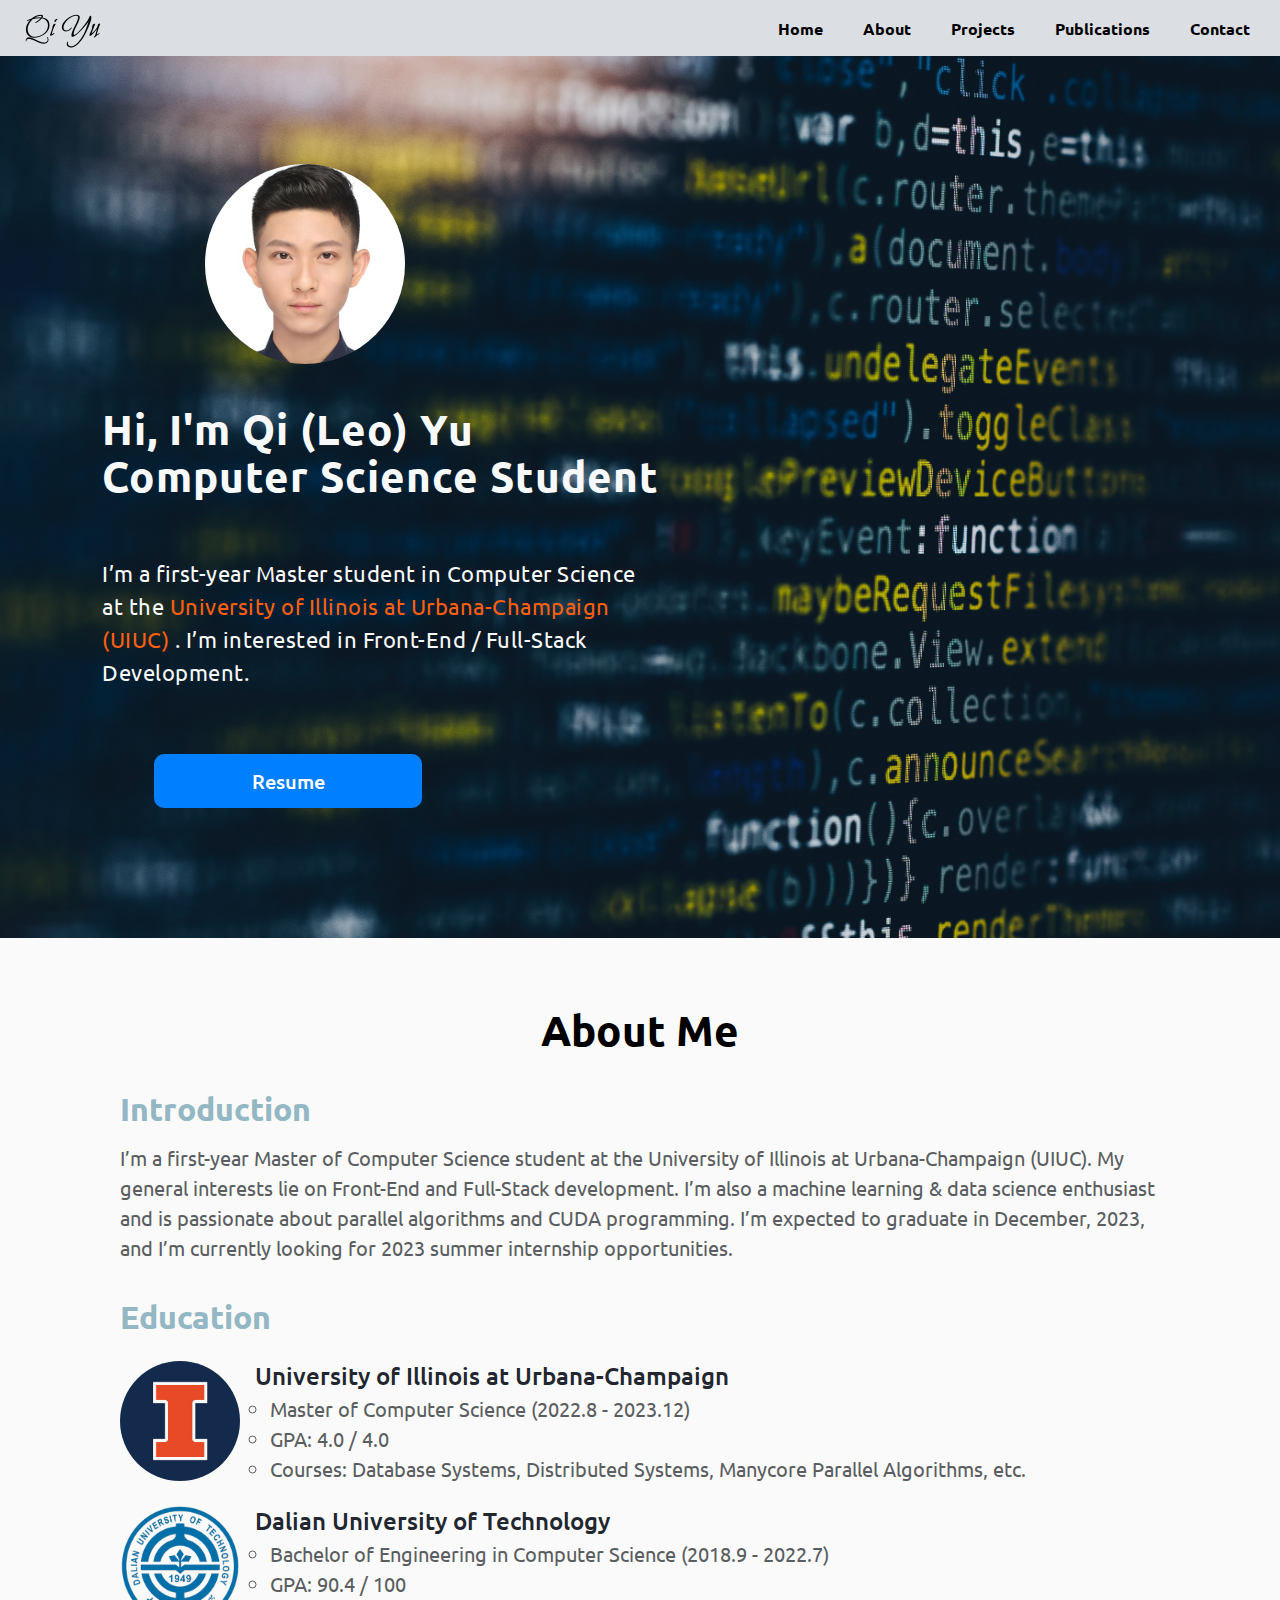
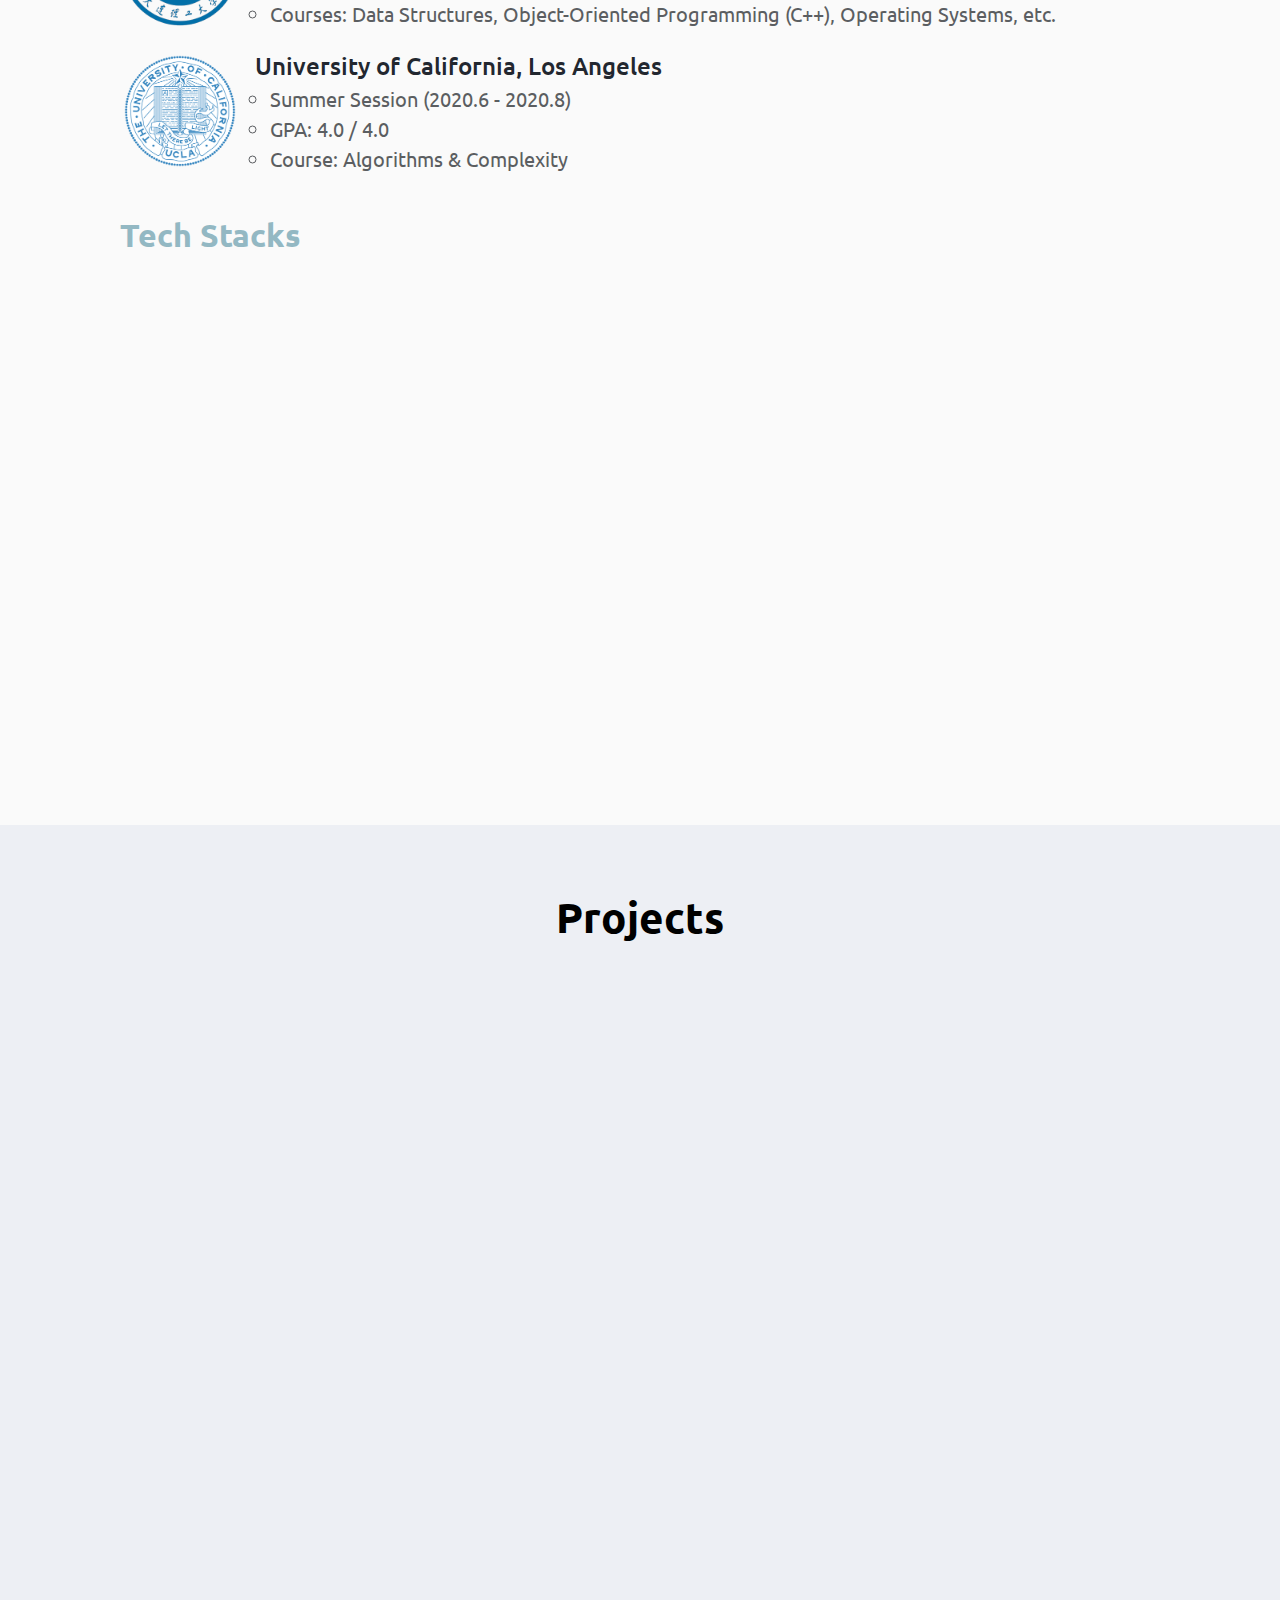
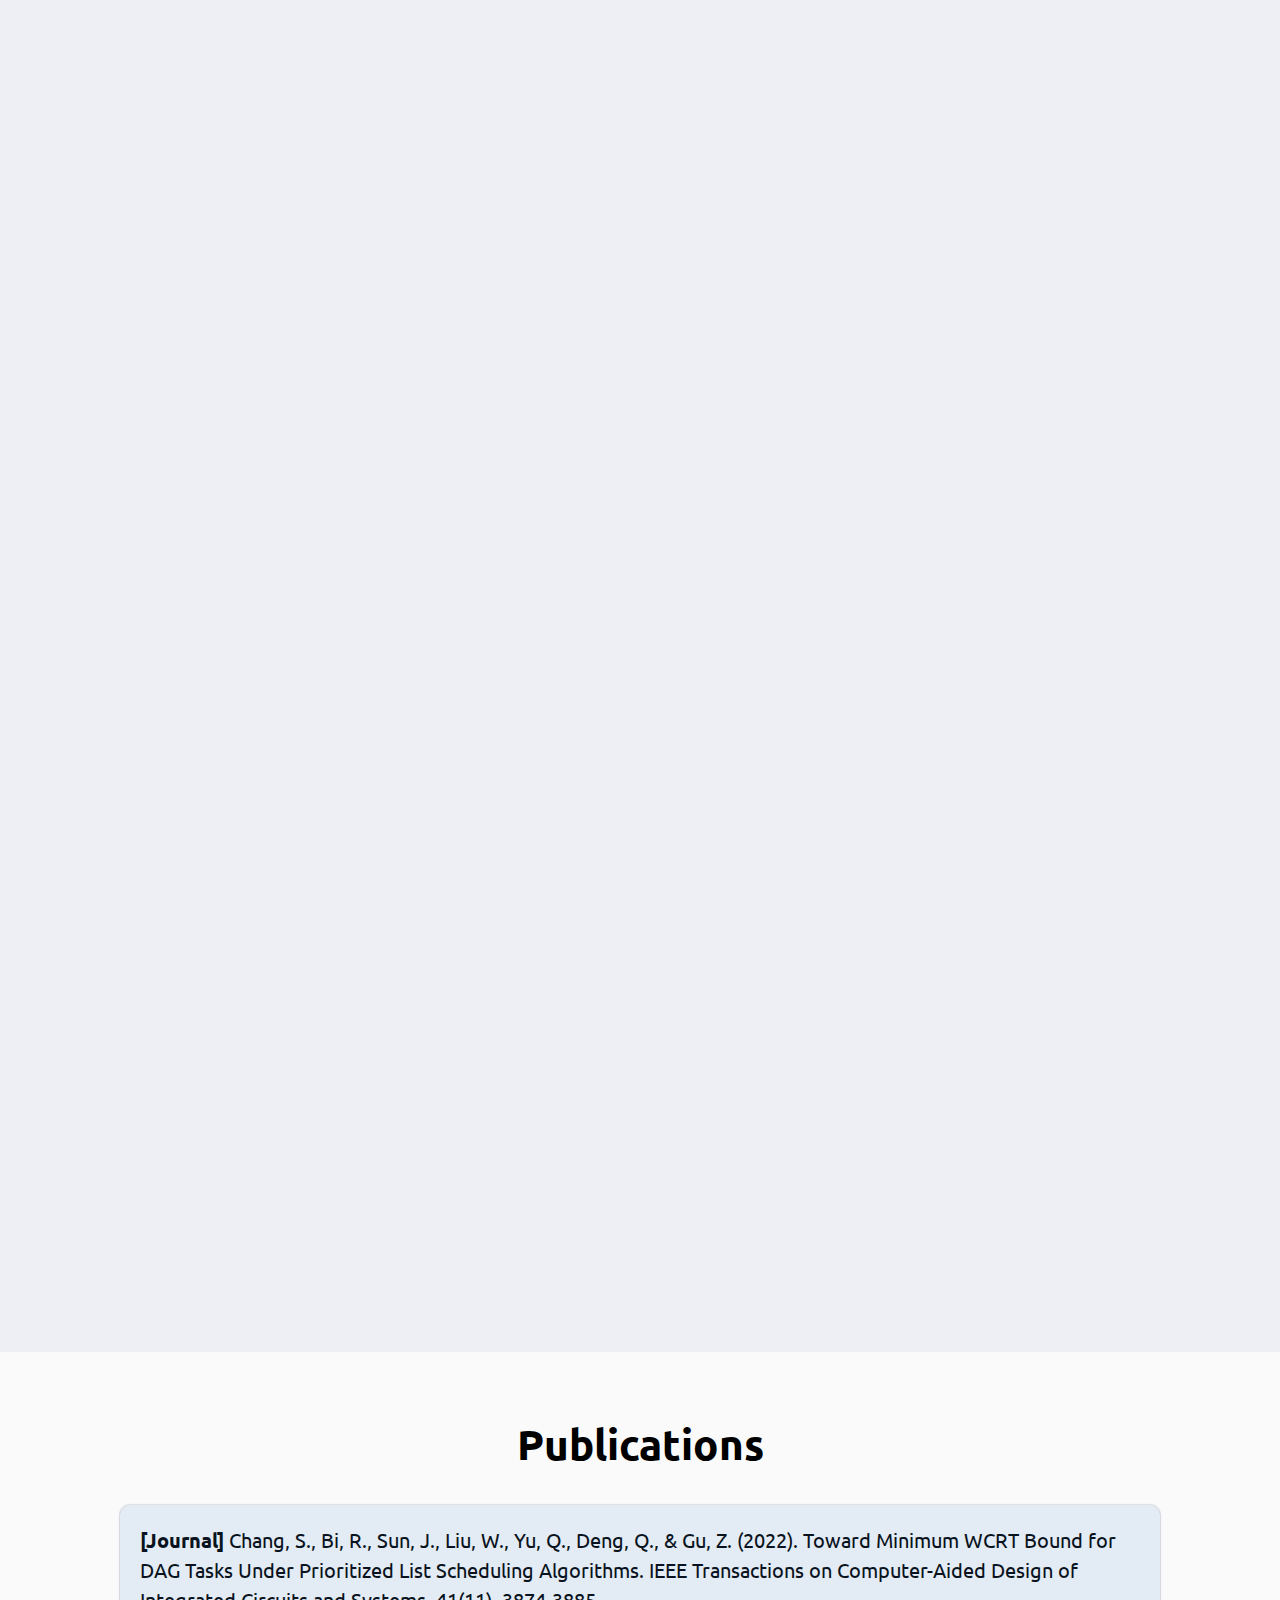
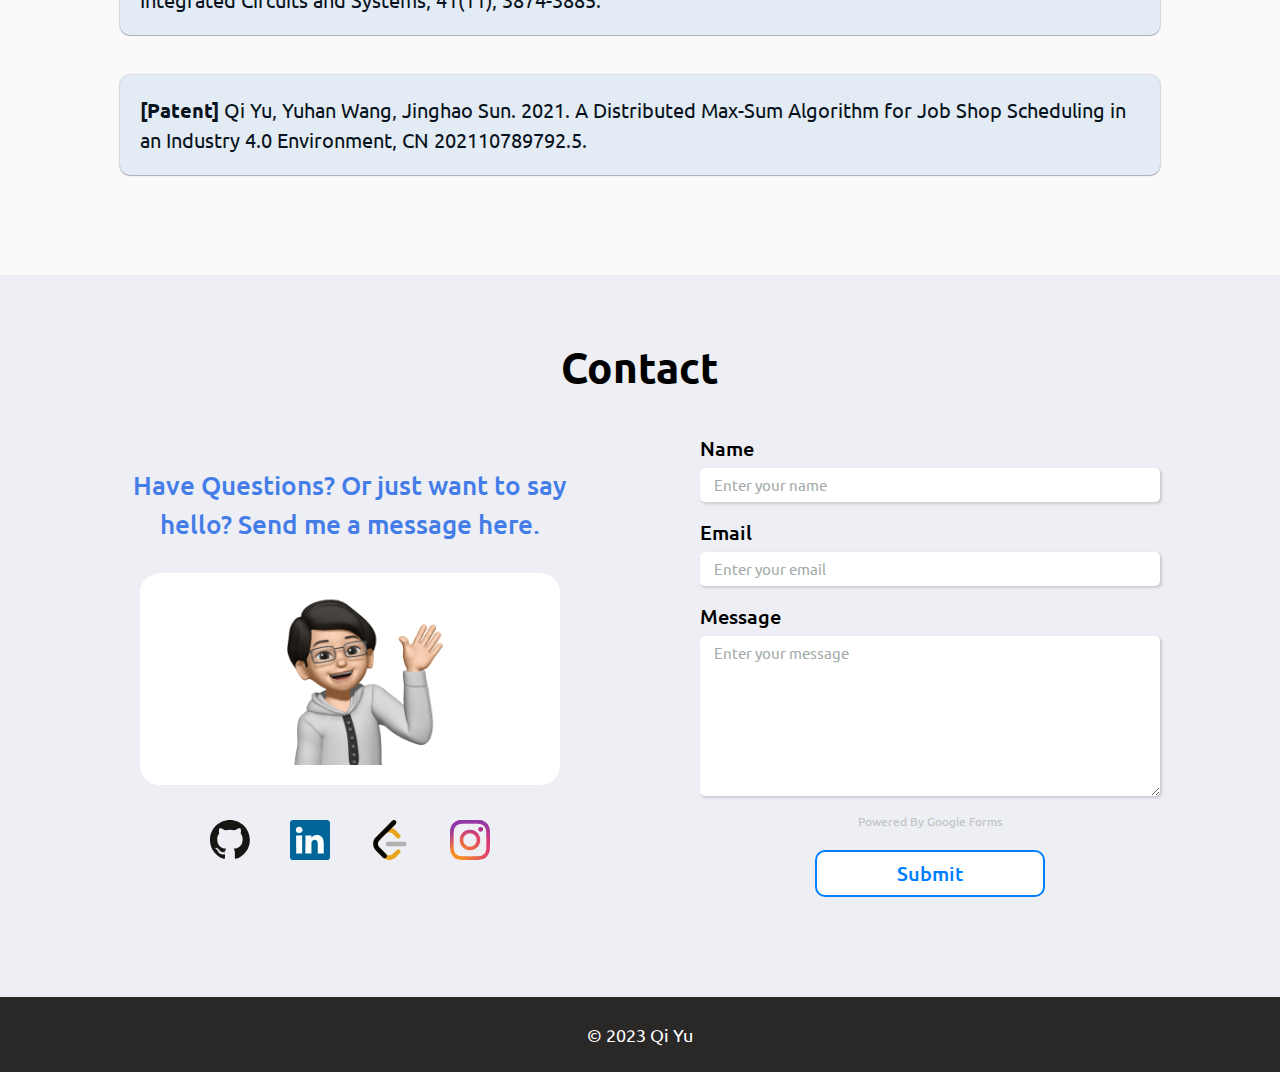
==== index.html @ dd287b78 "edit nav bar toggle effect" ====
<!DOCTYPE html>
<html lang="en">
  <head>
    <meta charset="UTF-8" />
    <meta http-equiv="X-UA-Compatible" content="IE=edge" />
    <meta name="viewport" content="width=device-width, initial-scale=1.0" />
    <title>Qi Yu - Home</title>
    <link rel="preconnect" href="https://fonts.googleapis.com" />
    <link rel="preconnect" href="https://fonts.gstatic.com" crossorigin />
    <link
      href="https://fonts.googleapis.com/css2?family=Ubuntu:wght@400;500;700&display=swap"
      rel="stylesheet"
    />
    <link rel="stylesheet" href="css/normalize.css" />
    <link rel="stylesheet" href="css/styles.css" />
    <link rel="stylesheet" href="https://unpkg.com/aos@next/dist/aos.css" />
  </head>
  <body>
    <!-- Navigation Bar -->
    <nav class="nav collapsible">
      <a class="nav__brand" href="/">
        <img src="images/signature.svg" alt="" />
      </a>
      <svg class="icon nav__toggler" onclick="expandNavBar()">
        <use xlink:href="images/sprite.svg#menu"></use>
      </svg>
      <ul class="list nav__list collapsible__content">
        <li class="nav__item"><a href="#">Home</a></li>
        <li class="nav__item"><a href="#section--about-me">About</a></li>
        <li class="nav__item"><a href="#section--projects">Projects</a></li>
        <li class="nav__item">
          <a href="#section--publications">Publications</a>
        </li>
        <li class="nav__item"><a href="#section--contact">Contact</a></li>
      </ul>
    </nav>

    <!-- Homepage -->
    <section class="homepage" id="section--homepage">
      <img class="img--selfie" src="images/selfie.jpeg" alt="My Selfie" />
      <div class="homepage__content">
        <h1 class="hi-qi-yu">Hi, I'm Qi (Leo) Yu</h1>
        <h1 class="cs-student">Computer Science Student</h1>
        <p>
          I’m a first-year Master student in Computer Science at the
          <span class="uiuc--orange">
            University of Illinois at Urbana-Champaign (UIUC)
          </span>
          . I’m interested in Front-End / Full-Stack Development.
        </p>
        <a class="resume--button" href="Resume_QiYu.pdf">Resume</a>
      </div>
    </section>

    <!-- About Me -->
    <section class="about-me" id="section--about-me">
      <h1>About Me</h1>
      <div class="introduction">
        <h2>Introduction</h2>
        <p>
          I’m a first-year Master of Computer Science student at the University
          of Illinois at Urbana-Champaign (UIUC). My general interests lie on
          Front-End and Full-Stack development. I’m also a machine learning &
          data science enthusiast and is passionate about parallel algorithms
          and CUDA programming. I’m expected to graduate in December, 2023, and
          I’m currently looking for 2023 summer internship opportunities.
        </p>
      </div>
      <div class="education">
        <h2>Education</h2>
        <ul>
          <li>
            <div class="education__item">
              <img src="images/school_logos/uiuc_logo.jpg" alt="" />
              <div class="education__body">
                <h3>University of Illinois at Urbana-Champaign</h3>
                <ul>
                  <li>Master of Computer Science (2022.8 - 2023.12)</li>
                  <li>GPA: 4.0 / 4.0</li>
                  <li>
                    Courses: Database Systems, Distributed Systems, Manycore
                    Parallel Algorithms, etc.
                  </li>
                </ul>
              </div>
            </div>
          </li>
          <li>
            <div class="education__item">
              <img src="images/school_logos/dlut_logo.png" alt="" />
              <div class="education__body">
                <h3>Dalian University of Technology</h3>
                <ul>
                  <li>
                    Bachelor of Engineering in Computer Science (2018.9 -
                    2022.7)
                  </li>
                  <li>GPA: 90.4 / 100</li>
                  <li>
                    Courses: Data Structures, Object-Oriented Programming (C++),
                    Operating Systems, etc.
                  </li>
                </ul>
              </div>
            </div>
          </li>
          <li>
            <div class="education__item">
              <img src="images/school_logos/ucla_logo.png" alt="" />
              <div class="education__body">
                <h3>University of California, Los Angeles</h3>
                <ul>
                  <li>Summer Session (2020.6 - 2020.8)</li>
                  <li>GPA: 4.0 / 4.0</li>
                  <li>Course: Algorithms & Complexity</li>
                </ul>
              </div>
            </div>
          </li>
        </ul>
      </div>
      <div class="tech-stacks">
        <h2>Tech Stacks</h2>
        <div class="grid grid--1x2 grid--1x3 grid--1x4 grid--1x5">
          <div
            class="tech-stacks__item"
            data-aos="fade-up"
            data-aos-duration="600"
          >
            <svg class="card__icon">
              <use xlink:href="images/tech_logos.svg#c++_logo"></use>
            </svg>
            <h3>C++</h3>
          </div>
          <div
            class="tech-stacks__item"
            data-aos="fade-up"
            data-aos-duration="600"
          >
            <svg class="card__icon">
              <use xlink:href="images/tech_logos.svg#c_logo"></use>
            </svg>
            <h3>C</h3>
          </div>
          <div
            class="tech-stacks__item"
            data-aos="fade-up"
            data-aos-duration="600"
          >
            <svg class="card__icon">
              <use xlink:href="images/tech_logos.svg#java_logo"></use>
            </svg>
            <h3>Java</h3>
          </div>
          <div
            class="tech-stacks__item"
            data-aos="fade-up"
            data-aos-duration="600"
          >
            <svg class="card__icon">
              <use xlink:href="images/tech_logos.svg#python_logo"></use>
            </svg>
            <h3>Python</h3>
          </div>
          <div
            class="tech-stacks__item"
            data-aos="fade-up"
            data-aos-duration="600"
          >
            <svg class="card__icon">
              <use xlink:href="images/tech_logos.svg#html_logo"></use>
            </svg>
            <h3>HTML</h3>
          </div>
          <div
            class="tech-stacks__item"
            data-aos="fade-up"
            data-aos-duration="600"
          >
            <svg class="card__icon">
              <use xlink:href="images/tech_logos.svg#css_logo"></use>
            </svg>
            <h3>CSS</h3>
          </div>
          <div
            class="tech-stacks__item"
            data-aos="fade-up"
            data-aos-duration="600"
          >
            <svg class="card__icon">
              <use xlink:href="images/tech_logos.svg#javascript_logo"></use>
            </svg>
            <h3>JavaScript</h3>
          </div>
          <div
            class="tech-stacks__item"
            data-aos="fade-up"
            data-aos-duration="600"
          >
            <svg class="card__icon">
              <use xlink:href="images/tech_logos.svg#mysql_logo"></use>
            </svg>
            <h3>MySQL</h3>
          </div>
          <div
            class="tech-stacks__item"
            data-aos="fade-up"
            data-aos-duration="600"
          >
            <svg class="card__icon">
              <use xlink:href="images/tech_logos.svg#nodejs_logo"></use>
            </svg>
            <h3>Node.js</h3>
          </div>
          <div
            class="tech-stacks__item"
            data-aos="fade-up"
            data-aos-duration="600"
          >
            <svg class="card__icon">
              <use xlink:href="images/tech_logos.svg#bootstrap_logo"></use>
            </svg>
            <h3>Bootstrap</h3>
          </div>
          <div
            class="tech-stacks__item"
            data-aos="fade-up"
            data-aos-duration="600"
          >
            <svg class="card__icon">
              <use xlink:href="images/tech_logos.svg#git_logo"></use>
            </svg>
            <h3>Git</h3>
          </div>
          <div
            class="tech-stacks__item"
            data-aos="fade-up"
            data-aos-duration="600"
          >
            <svg class="card__icon">
              <use xlink:href="images/tech_logos.svg#cuda_logo"></use>
            </svg>
            <h3>CUDA</h3>
          </div>
          <div
            class="tech-stacks__item"
            data-aos="fade-up"
            data-aos-duration="600"
          >
            <svg class="card__icon">
              <use xlink:href="images/tech_logos.svg#pytorch_logo"></use>
            </svg>
            <h3>PyTorch</h3>
          </div>
          <div
            class="tech-stacks__item"
            data-aos="fade-up"
            data-aos-duration="600"
          >
            <svg class="card__icon">
              <use xlink:href="images/tech_logos.svg#opencv_logo"></use>
            </svg>
            <h3>OpenCV</h3>
          </div>
          <div
            class="tech-stacks__item"
            data-aos="fade-up"
            data-aos-duration="600"
          >
            <svg class="card__icon">
              <use xlink:href="images/tech_logos.svg#gurobi_logo"></use>
            </svg>
            <h3>Gurobi</h3>
          </div>
        </div>
      </div>
    </section>

    <!-- Projects -->
    <section class="projects" id="section--projects">
      <h1>Projects</h1>
      <div class="project__item" data-aos="zoom-in-up" data-aos-duration="800">
        <div class="block--img">
          <img src="images/project_logos/ratemyrsos.jpg" alt="" />
        </div>
        <div class="project__item--body">
          <h3>RateMyRSOs</h3>
          <p>
            Built a full-stack web application, RateMyRSOs, that allows students
            at UIUC to post reviews and ratings to UIUC’s different Registered
            Student Organizations (RSOs). (Team project, in progress)
          </p>
          <p class="project__item--tech">
            <span style="font-weight: 500">Tech</span>: MySQL, HTML&CSS,
            Bootstrap, JavaScript, Node.js, GCP
          </p>
        </div>
      </div>
      <div class="project__item" data-aos="zoom-in-up" data-aos-duration="800">
        <div class="block--img">
          <img src="images/project_logos/ece408.png" alt="" />
        </div>
        <div class="project__item--body">
          <h3>Parallelization over LeNet-5</h3>
          <p>
            Implemented and optimized LeNet-5's forward pass of convolution
            layers using parallelization techniques such as joint register and
            shared memory tiling SGEMM. Results beats 90% fellow competitors in
            terms of speed.
          </p>
          <p class="project__item--tech">
            <span style="font-weight: 500">Tech</span>: CUDA, C++, Profiling,
            NVIDIA Nsight Compute
          </p>
        </div>
      </div>
      <div class="project__item" data-aos="zoom-in-up" data-aos-duration="800">
        <div class="block--img">
          <img src="images/project_logos/ddi.png" alt="" />
        </div>
        <div class="project__item--body">
          <h3>DDI Detection by Drug KG</h3>
          <p>
            Construct a large-scale Drug Knowledge Graph (KG) from multiple
            pharmaceutical databases; Proposed a Conv-LSTM-based network
            Light-CLSTM to predict Drug-Drug Interactions (DDI) and achieved
            0.99 AUPR and 0.88 MCC.
          </p>
          <p class="project__item--tech">
            <span style="font-weight: 500">Tech</span>: PyTorch, TensorFlow,
            SPARQL, Data Mining, Knowledge Graph
          </p>
        </div>
      </div>
      <div class="project__item" data-aos="zoom-in-up" data-aos-duration="800">
        <div class="block--img">
          <img src="images/project_logos/wcrt.png" alt="" />
        </div>
        <div class="project__item--body">
          <h3>Prioritized List Scheduling</h3>
          <p>
            Encoded the priority assignment problem for a DAG task into an
            Integer Programming formulation (IP) and proposed an iterative
            algorithm that involves only 12.67% variables for deriving the
            minimum WCRT bound.
          </p>
          <p class="project__item--tech">
            <span style="font-weight: 500">Tech</span>: Integer Programming,
            DAG, Optimization, Python, Gurobi
          </p>
        </div>
      </div>
      <div class="project__item" data-aos="zoom-in-up" data-aos-duration="800">
        <div class="block--img">
          <img src="images/project_logos/ht.jpg" alt="" />
        </div>
        <div class="project__item--body">
          <h3>Intelligent Handling Robot</h3>
          <p>
            Led a team of five students to program an intelligent robot capable
            of carrying the pillar with the correct facial image to the
            designated area. Project scored the highest in the class.
          </p>
          <p class="project__item--tech">
            <span style="font-weight: 500">Tech</span>: Android Development,
            PyTorch, OpenCV, Respberry Pi, Facial Recognition, YOLO
          </p>
        </div>
      </div>
      <div class="project__item" data-aos="zoom-in-up" data-aos-duration="800">
        <div class="block--img">
          <img src="images/project_logos/ucinspire.png" alt="" />
        </div>
        <div class="project__item--body">
          <h3>Personalized Machine Learning for Cloud</h3>
          <p>
            Proposed a personalized ML schema for resource-constrained
            distributed systems by exploiting temporal correlations among data
            and enabling local training. Proposed method improved resource
            utilization by 91% and reduced network communications by 84%.
          </p>
          <p class="project__item--tech">
            <span style="font-weight: 500">Tech</span>: PyTorch, Machine
            Learing, Cloud Computing, Distributed Systems
          </p>
        </div>
      </div>
      <div class="project__item" data-aos="zoom-in-up" data-aos-duration="800">
        <div class="block--img">
          <img src="images/project_logos/jsp.png" alt="" />
        </div>
        <div class="project__item--body">
          <h3>Static Job-shop Scheduling for Industry</h3>
          <p>
            Formulated the static Job-Shop Scheduling Problem (JSP) into a
            programmable model in Factor Graph; Proposed a derivative of
            distributed max-sum algorithm to iteratively solve the programmable
            model. Proposed algorithm capable of resolving large-scale JSPs in
            an industrial environment with a 3-time faster speed.
          </p>
          <p class="project__item--tech">
            <span style="font-weight: 500">Tech</span>: C++, Concurrent
            Programming, Job-shop Scheduling
          </p>
        </div>
      </div>
      <div class="project__item" data-aos="zoom-in-up" data-aos-duration="800">
        <div class="block--img">
          <img src="images/project_logos/uav.jpg" alt="" />
        </div>
        <div class="project__item--body">
          <h3>Anomalous Behavior Detection under UAV Scenarios</h3>
          <p>
            Led a team of 4 student to propose a deep learning object detection
            algorithm based on YOLOv3 to detect abnormal human behavior; Boosted
            our model's performance to 0.76 mAP and 0.85 mAR through a
            customized game-based dataset GTA-UAV-Actions.
          </p>
          <p class="project__item--tech">
            <span style="font-weight: 500">Tech</span>: PyTorch, OpenCV, Hadoop,
            Computer Vision
          </p>
        </div>
      </div>
    </section>

    <!-- Publications -->
    <section class="publications" id="section--publications">
      <h1>Publications</h1>
      <div class="publication__item">
        <p>
          <span style="font-weight: 700">[Journal]</span>
          Chang, S., Bi, R., Sun, J., Liu, W., Yu, Q., Deng, Q., & Gu, Z.
          (2022). Toward Minimum WCRT Bound for DAG Tasks Under Prioritized List
          Scheduling Algorithms. IEEE Transactions on Computer-Aided Design of
          Integrated Circuits and Systems, 41(11), 3874-3885.
        </p>
      </div>
      <div class="publication__item">
        <p>
          <span style="font-weight: 700">[Patent]</span>
          Qi Yu, Yuhan Wang, Jinghao Sun. 2021. A Distributed Max-Sum Algorithm
          for Job Shop Scheduling in an Industry 4.0 Environment, CN
          202110789792.5.
        </p>
      </div>
    </section>

    <!-- Contact -->
    <section class="contact" id="section--contact">
      <h1>Contact</h1>
      <div class="contact__body">
        <div class="contact__prompt">
          <p>
            Have Questions? Or just want to say hello? Send me a message here.
          </p>
          <div class="contact__prompt--greeting">
            <img src="images/hello.png" alt="" />
          </div>
          <div class="social-accounts">
            <div class="social-accounts__item">
              <a href="https://github.com/yq-leo">
                <svg class="social__icons">
                  <use xlink:href="images/social_logos.svg#github_logo"></use>
                </svg>
              </a>
            </div>
            <div class="social-accounts__item">
              <a href="https://www.linkedin.com/in/qi-leo-yu/">
                <svg class="social__icons">
                  <use xlink:href="images/social_logos.svg#linkedin_logo"></use>
                </svg>
              </a>
            </div>
            <div class="social-accounts__item">
              <a href="https://leetcode.com/QiYuLeo/">
                <svg class="social__icons">
                  <use xlink:href="images/social_logos.svg#leetcode_logo"></use>
                </svg>
              </a>
            </div>
            <div class="social-accounts__item">
              <a href="https://www.instagram.com/qileoyu/">
                <img
                  class="social__icons"
                  src="images/instagram_logo.svg"
                  alt="Instagram logo"
                />
              </a>
            </div>
          </div>
        </div>
        <form
          class="contact__message-box"
          name="gform"
          id="gform"
          enctype="text/plain"
          action="https://docs.google.com/forms/d/e/1FAIpQLSch8gVBawLm_EHn1Za5EKUY1aaPpqjjvXbEUqufuDBplarD9g/formResponse?"
          target="hidden_iframe"
          onsubmit="alertSubmitSuccess()"
        >
          <div class="message-box--textin">
            <label>Name</label>
            <input
              type="text"
              name="entry.1023284505"
              id="entry.1023284505"
              min-width="1"
              max-width="255"
              placeholder="Enter your name"
              required
            />
          </div>
          <div class="message-box--textin">
            <label>Email</label>
            <input
              type="email"
              name="entry.1480291378"
              id="entry.1480291378"
              min-width="1"
              max-width="255"
              placeholder="Enter your email"
              required
            />
          </div>
          <div class="message-box--textin">
            <label>Message</label>
            <textarea
              type="text"
              name="entry.364352625"
              id="entry.364352625"
              min-width="1"
              max-width="1024"
              rows="8"
              placeholder="Enter your message"
              required
            ></textarea>
          </div>
          <div class="powered-by">Powered By Google Forms</div>
          <div class="message-box--button">
            <input type="submit" value="Submit" />
          </div>
          <!-- Stop redirection to google form -->
        </form>
        <iframe
          name="hidden_iframe"
          id="hidden_iframe"
          style="display: none"
        ></iframe>
      </div>
    </section>

    <!-- Footer -->
    <div class="footer">
      <p>&copy 2023 Qi Yu</p>
    </div>
    <script src="js/main.js"></script>
    <script src="https://unpkg.com/aos@next/dist/aos.js"></script>
    <script>
      AOS.init();
    </script>
  </body>
</html>
---- css/styles.css ----
:root {
  --color-primary: #2584ff;
  --color-secondary: #00d9ff;
  --color-accent: #ff3400;
  --color-headings: #000;
  --color-body: #fff;
  --color-body-darker: #5c5577;
  --color-border: #ccc;
  --border-radius: 30px;
}

*,
*::after,
*::before {
  box-sizing: border-box;
}

.container {
  max-width: 1140px;
  margin: 0 auto;
}

/* Typography */
::selection {
  background: #0062ff;
  color: #fff;
}

html {
  font-size: 62.5%;
  scroll-behavior: smooth;
}

body {
  font-family: "Ubuntu", sans-serif;
  font-size: 1.8rem;
  line-height: 1.5;
  color: var(--color-body);
  padding-top: 5.6rem;
}

h1,
h2,
h3 {
  color: var(--color-headings);
  font-weight: bold;
}

h1 {
  font-size: 3.2rem;
}

h2 {
  font-size: 2.4rem;
}

h3 {
  font-size: 3rem;
  font-weight: 500;
}

p {
  margin-top: 0;
}

.uiuc--orange {
  color: #ff5f0f;
}

/* Icons */
.icon {
  width: 4rem;
  height: 4rem;
}

/* List */
.list {
  list-style: none;
  padding-left: 0;
}

/* Grid */
.grid {
  display: grid;
  margin-left: 1.5rem;
  margin-right: 1.5rem;
}

.grid--1x2 {
  grid-template-columns: repeat(2, minmax(0, 1fr));
}

@media screen and (min-width: 950px) {
  .grid--1x3 {
    grid-template-columns: repeat(3, minmax(0, 1fr));
  }
}

@media screen and (min-width: 1215px) {
  .grid--1x4 {
    grid-template-columns: repeat(4, minmax(0, 1fr));
  }
}

@media screen and (min-width: 1500px) {
  .grid--1x4 {
    grid-template-columns: repeat(5, minmax(0, 1fr));
  }
}

/* Links */
a {
  text-decoration: none;
}

/* Collapsibles */
.collapsible__chevron {
  transform: rotate(0);
  transition: transform 0.3s;
}

.collapsible__content {
  max-height: 0;
  overflow: hidden;
  opacity: 0;
  transition: all 0.35s;
}

.collapsible--expanded .collapsible__chevron {
  transform: rotate(-90deg);
}

.collapsible--expanded .collapsible__content {
  max-height: 100vh;
  opacity: 1;
}

/* Navigation Bar */
.nav {
  background: #dbdfe4;
  display: flex;
  justify-content: space-between;
  flex-wrap: wrap;
  padding: 0 1rem;
  align-items: center;
  position: fixed;
  top: 0;
  width: 100%;
  z-index: 1;
}

.nav__list {
  width: 100%;
  margin: 0;
}

.nav__item {
  padding: 0.5rem 2rem;
}

.nav__item > a {
  color: #000;
  font-weight: bold;
  transition: color 0.2s;
}

.nav__item > a:hover {
  color: #538df3;
}

.nav__toggler {
  opacity: 0.5;
  cursor: pointer;
}

.nav.collapsible--expanded .nav__toggler {
  opacity: 1;
  border-radius: 5px;
}

.nav__brand {
  transform: translateY(5px);
  margin-left: 1rem;
}

@media screen and (min-width: 768px) {
  .nav__toggler {
    display: none;
  }

  .nav__list {
    width: auto;
    display: flex;
    font-size: 1.6rem;
    max-height: 100%;
    opacity: 1;
  }
}

/* Homepage */
.homepage {
  text-align: center;
  background-image: url("../images/background.jpg");
  background-repeat: no-repeat;
  background-size: cover;
  padding-bottom: 4.5rem;
}

.homepage .img--selfie {
  border-radius: 50%;
  width: 12rem;
  height: 12rem;
  margin-top: 4rem;
}

.homepage__content h1 {
  color: #f8f9fa;
  font-size: 3.2rem;
  letter-spacing: 1px;
  margin-bottom: 2rem;
  line-height: 1;
}
.homepage__content .hi-qi-yu {
  margin-bottom: 0;
}
.homepage__content .cs-student {
  margin-top: 0.5rem;
}

.homepage__content p {
  color: #f8f9fa;
  letter-spacing: 0.5px;
  margin: 3rem 2rem 0 2rem;
}

.resume--button {
  color: #fff;
  background-color: #0080ff;
  font-weight: 500;
  font-size: 2rem;

  display: block;
  text-align: center;

  margin: 3rem 15% 1rem 15%;
  padding: 1rem 3rem 1rem 3rem;
  border: 0.2rem solid #0080ff;
  border-radius: 1rem;
  transition: all 0.2s;
  transition-property: color, background-color, opacity, border-color;
  cursor: pointer;
}

.resume--button:hover {
  background-color: #4ca5ff;
  border-color: #4ca5ff;
}

@media screen and (min-width: 768px) {
  .homepage {
    text-align: left;
    padding-bottom: 13rem;
  }

  .homepage .img--selfie {
    margin: 12vh 0 1rem 16vw;
    width: 20rem;
    height: 20rem;
  }

  .homepage__content h1 {
    font-size: 4.2rem;
    margin-left: 8vw;
    margin-right: 30%;
  }

  .homepage__content p {
    font-size: 2.2rem;
    margin-left: 8vw;
    margin-right: 50%;
    margin-top: 6rem;
  }

  .resume--button {
    margin: 6.5rem 67% 0 12vw;
  }
}

@media screen and (min-width: 1600px) {
  .homepage {
    padding-bottom: 18rem;
  }

  .homepage .img--selfie {
    margin: 12rem 0 1.5rem 35rem;
    width: 24rem;
    height: 24rem;
  }

  .homepage__content h1 {
    font-size: 5rem;
    margin-left: 18rem;
    line-height: 1.2;
  }

  .homepage__content p {
    font-size: 2.6rem;
    margin-left: 18rem;
  }

  .resume--button {
    margin: 6.5rem 66% 0 15.5vw;
  }
}

/* About Me */
.about-me {
  background-color: #fafafa;
  padding: 4.2rem 0 4.2rem 0;
}

.about-me h1 {
  margin: 0 0 0;
  padding: 0 0 2.4rem;
  text-align: center;
}

.about-me h2 {
  color: #93b8c3;
}

.introduction h2 {
  margin: 0 0 0 3rem;
}

.education h2 {
  margin: 2.4rem 0 0 3rem;
}

.tech-stacks h2 {
  margin: 2rem 0 0 3rem;
}

.introduction p {
  color: #5b5e61;
  font-size: 1.5rem;
}

.introduction p {
  margin: 1rem 3rem 0 3rem;
}

.education ul {
  padding-left: 0;
  margin: 1rem 0 0 0;
}

/* Education Item */
.education__item {
  display: flex;
  align-items: center;
  margin-bottom: 0.5rem;
  margin-right: 3rem;
}

.education__item img {
  width: 10rem;
  height: 10rem;
  border-radius: 50%;
  margin: 1rem 0 1rem 3rem;
}

.education__body h3 {
  color: #22272f;
  font-size: 1.8rem;
  margin: 0.5rem 0 0 1.5rem;
}

.education__body ul {
  padding-left: 3rem;
  margin-top: 0;
}

.education__body li {
  color: #5b5e61;
  font-size: 1.5rem;
}

/* Tech Stack */
.tech-stacks__item {
  background-color: #f0f0f0;
  display: flex;
  align-items: center;
  margin: 1rem 1.5rem 1rem 1.5rem;
  box-shadow: 0 0 0.8rem 0.1rem #8ba2c7;
  border-radius: 0.3rem;
}

.card__icon {
  width: 10vw;
  height: 10vw;
  margin: 0.8rem 1rem 0.8rem 1rem;
}

.tech-stacks__item h3 {
  color: #22272f;
  font-size: 1.5rem;
}

@media screen and (min-width: 768px) {
  .about-me {
    padding: 6rem 0 6rem;
  }

  .about-me h1 {
    font-size: 4.2rem;
    padding-top: 0;
  }

  .introduction h2 {
    font-size: 3.2rem;
    margin-left: 12rem;
  }

  .introduction p {
    font-size: 2rem;
    margin-left: 12rem;
    margin-right: 12rem;
  }

  .education h2 {
    font-size: 3.2rem;
    margin: 3rem 0 1rem 12rem;
  }

  .education__item img {
    width: 12rem;
    height: 12rem;
    margin: 1rem 0 1rem 12rem;
  }

  .education__body h3 {
    font-size: 2.4rem;
    margin-top: 0;
  }

  .education__body li {
    font-size: 2rem;
  }

  .tech-stacks h2 {
    font-size: 3.2rem;
    margin: 3rem 0 1rem 12rem;
  }

  .card__icon {
    width: 7rem;
    height: 7rem;
    margin: 1.2rem 1.5rem 1.2rem 1.5rem;
  }

  .tech-stacks__item h3 {
    font-size: 2rem;
  }

  .tech-stacks__item {
    margin: 1.5rem 2.5rem 1.5rem 2.5rem;
  }

  .grid {
    margin-left: 10.5rem;
    margin-right: 10.5rem;
  }
}

/* Projects */
.projects {
  background-color: #edeff4;
  padding: 4.2rem 0 4.2rem 0;
}

.projects h1 {
  margin: 0 0 0;
  padding: 0 0 0;
  text-align: center;
}

.project__item {
  background-color: #fff;
  margin: 2.4rem 2rem 4rem 2rem;
  border-radius: 1rem;
  box-shadow: rgba(0, 0, 0, 0.4) 0px 2px 4px,
    rgba(0, 0, 0, 0.3) 0px 7px 13px -3px, rgba(0, 0, 0, 0.2) 0px -3px 0px inset;
}

.project__item .block--img {
  display: flex;
  justify-content: center;
  padding: 2rem 0 2rem;
  margin: 0 3rem 0 3rem;
  border-bottom: 0.2rem solid #d9d9d9;
}

.project__item .block--img img {
  height: 10rem;
  overflow: hidden;
  object-fit: cover;
}

.project__item--body {
  margin: 0 3rem 0 3rem;
  text-align: center;
}

.project__item--body h3 {
  font-size: 2rem;
  margin-bottom: 1rem;
}

.project__item--body p {
  color: #8c939a;
  font-size: 1.7rem;
  margin-bottom: 0.8rem;
}

p.project__item--tech {
  color: #58a0f1;
  padding-bottom: 1.5rem;
  margin-bottom: 0;
}

@media screen and (min-width: 768px) {
  .projects {
    padding: 6rem 0 6rem;
  }

  .projects h1 {
    font-size: 4.2rem;
    padding-top: 0;
    padding-bottom: 1rem;
  }

  .project__item {
    display: flex;
    margin: 2.4rem 12rem 4rem 12rem;
  }

  .project__item .block--img {
    border-right: 0.2rem solid #d9d9d9;
    border-bottom: 0;
    margin: 2rem 0 2rem 0;
    padding: 0 3rem 0 3rem;
    align-items: center;
  }

  .project__item .block--img img {
    height: auto;
    width: 22rem;
  }

  .project__item--body {
    text-align: left;
  }

  .project__item--body h3 {
    font-size: 2.4rem;
    margin-top: 1.5rem;
  }

  .project__item--body p {
    font-size: 1.8rem;
  }
}

/* Publications */
.publications {
  background-color: #fafafa;
  padding: 4.2rem 0 4.2rem 0;
}

.publications h1 {
  margin: 0 0 0;
  padding: 0 0 0;
  text-align: center;
}

.publication__item {
  background-color: #e3ebf5;
  margin: 1rem 2rem 2rem 2rem;
  padding: 1rem 1rem 1rem 1rem;
  border-radius: 1rem;
  box-shadow: rgba(9, 30, 66, 0.25) 0px 1px 1px,
    rgba(9, 30, 66, 0.13) 0px 0px 1px 1px;
}

.publication__item p {
  color: #091320;
  font-size: 1.5rem;
  margin-bottom: 0;
}

@media screen and (min-width: 768px) {
  .publications {
    padding: 6rem 0 6rem;
  }

  .publications h1 {
    font-size: 4.2rem;
    padding-top: 0;
    padding-bottom: 2rem;
  }

  .publication__item {
    margin: 1rem 12rem 4rem 12rem;
    padding: 2rem 2rem 2rem 2rem;
  }

  .publication__item p {
    font-size: 2rem;
  }
}

/* Contact */
.contact {
  background-color: #edeff4;
  padding: 4.2rem 0 2.4rem 0;
}

.contact h1 {
  margin: 0 0 0;
  padding: 0 0 0;
  text-align: center;
}

.contact__body {
  margin-top: 1rem;
}

.contact__prompt {
  text-align: center;
  margin: 0 2rem 0rem 2rem;
}

.contact__prompt p {
  color: #447de8;
  font-size: 2rem;
  font-weight: 500;
  margin-bottom: 0;
}

.contact__prompt--greeting {
  margin: 2rem 8rem 2rem 8rem;
  padding-bottom: 1rem;
  background-color: #fff;
  border-radius: 2rem;
  display: flex;
  justify-content: center;
}

.contact__prompt--greeting img {
  height: 15rem;
}

.social-accounts {
  display: flex;
  justify-content: center;
}

.social-accounts__item {
  padding: 0.5rem 1.2rem 0.5rem 1.2rem;
}

.social__icons {
  height: 4rem;
  width: 4rem;
}

.social__icons:hover {
  transform: scale(1.25);
  overflow: hidden;
}

.contact__message-box {
  margin: 3rem 5rem 1rem 5rem;
}

.contact__message-box label {
  display: block;
  color: #000;
  font-weight: 500;
  font-size: 2rem;
  margin-top: 1.5rem;
  margin-bottom: 0.5rem;
}

.message-box--textin input,
textarea {
  border: 0;
  border-radius: 0.5rem;
  padding: 0.8rem 1.4rem 0.8rem 1.4rem;
  width: 100%;
  box-shadow: rgba(0, 0, 0, 0.15) 1.95px 1.95px 2.6px;
  font-size: 1.5rem;
  color: #0b1c31;
  line-height: 1.8rem;
}

::placeholder {
  color: #a3aba9;
  font-size: 1.5rem;
}

.message-box--button {
  text-align: center;
}

.message-box--button input {
  color: #0080ff;
  font-weight: 500;
  font-size: 2rem;
  margin: 2rem 0 2rem 0;
  width: 50%;
  padding: 1rem 3rem 1rem 3rem;
  background-color: #fff;
  border: 0.2rem solid #0080ff;
  border-radius: 1rem;
  transition: all 0.2s;
  transition-property: color, background-color, opacity, border-color;
  cursor: pointer;
}

.message-box--button input:hover {
  color: #fff;
  background-color: #0080ff;
}

.message-box--button input:active {
  opacity: 0.5;
}

.powered-by {
  color: #bfc2c5;
  font-size: 1.2rem;
  text-align: center;
  margin-top: 1rem;
}

@media screen and (min-width: 768px) {
  .contact {
    padding: 6rem 0 8rem;
  }

  .contact h1 {
    font-size: 4.2rem;
    padding-top: 0;
    padding-bottom: 2rem;
  }

  .contact__body {
    display: flex;
    align-items: center;
    margin-top: 0;
  }

  .contact__prompt {
    margin: 0 0 0 0;
    padding: 0 6rem 0 12rem;
    width: 50%;
  }

  .contact__prompt p {
    font-size: 2.6rem;
  }

  .contact__prompt--greeting {
    margin: 3rem 2rem 3rem 2rem;
    padding-bottom: 2rem;
  }

  .contact__prompt--greeting img {
    height: auto;
    width: 15vw;
  }

  .social-accounts__item {
    padding: 0.5rem 2rem 0.5rem 2rem;
  }

  .contact__message-box {
    margin: 0 0 0 0;
    padding: 0 12rem 0 6rem;
    width: 50%;
  }

  .button {
    margin-left: 5vw;
    margin-right: 5vw;
  }
}

/* Footer */
.footer {
  background-color: #2a2727;
  text-align: center;
  padding: 2rem 0 2rem;
}

.footer p {
  margin-bottom: 0;
  font-size: 1.5rem;
}

@media screen and (min-width: 768px) {
  .footer {
    padding: 2.4rem 0 2.4rem;
  }

  .footer p {
    font-size: 1.8rem;
  }
}
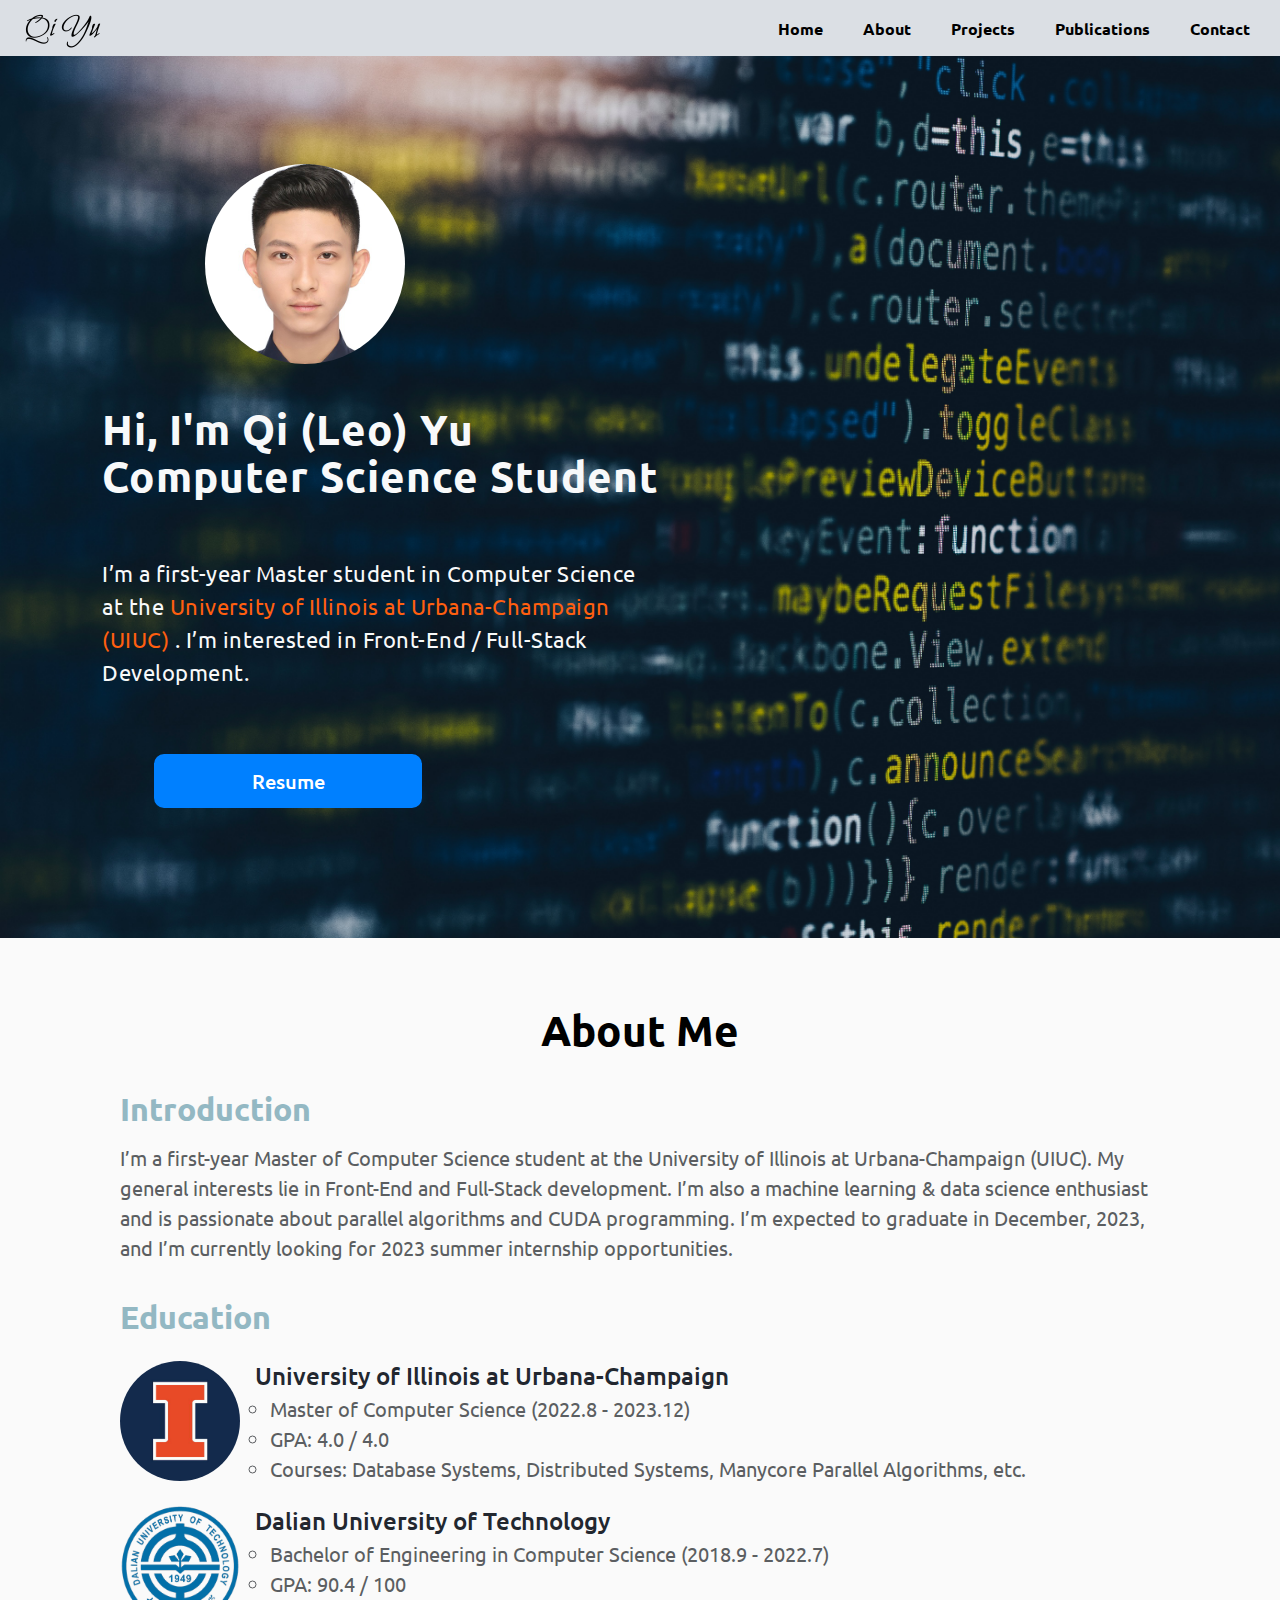
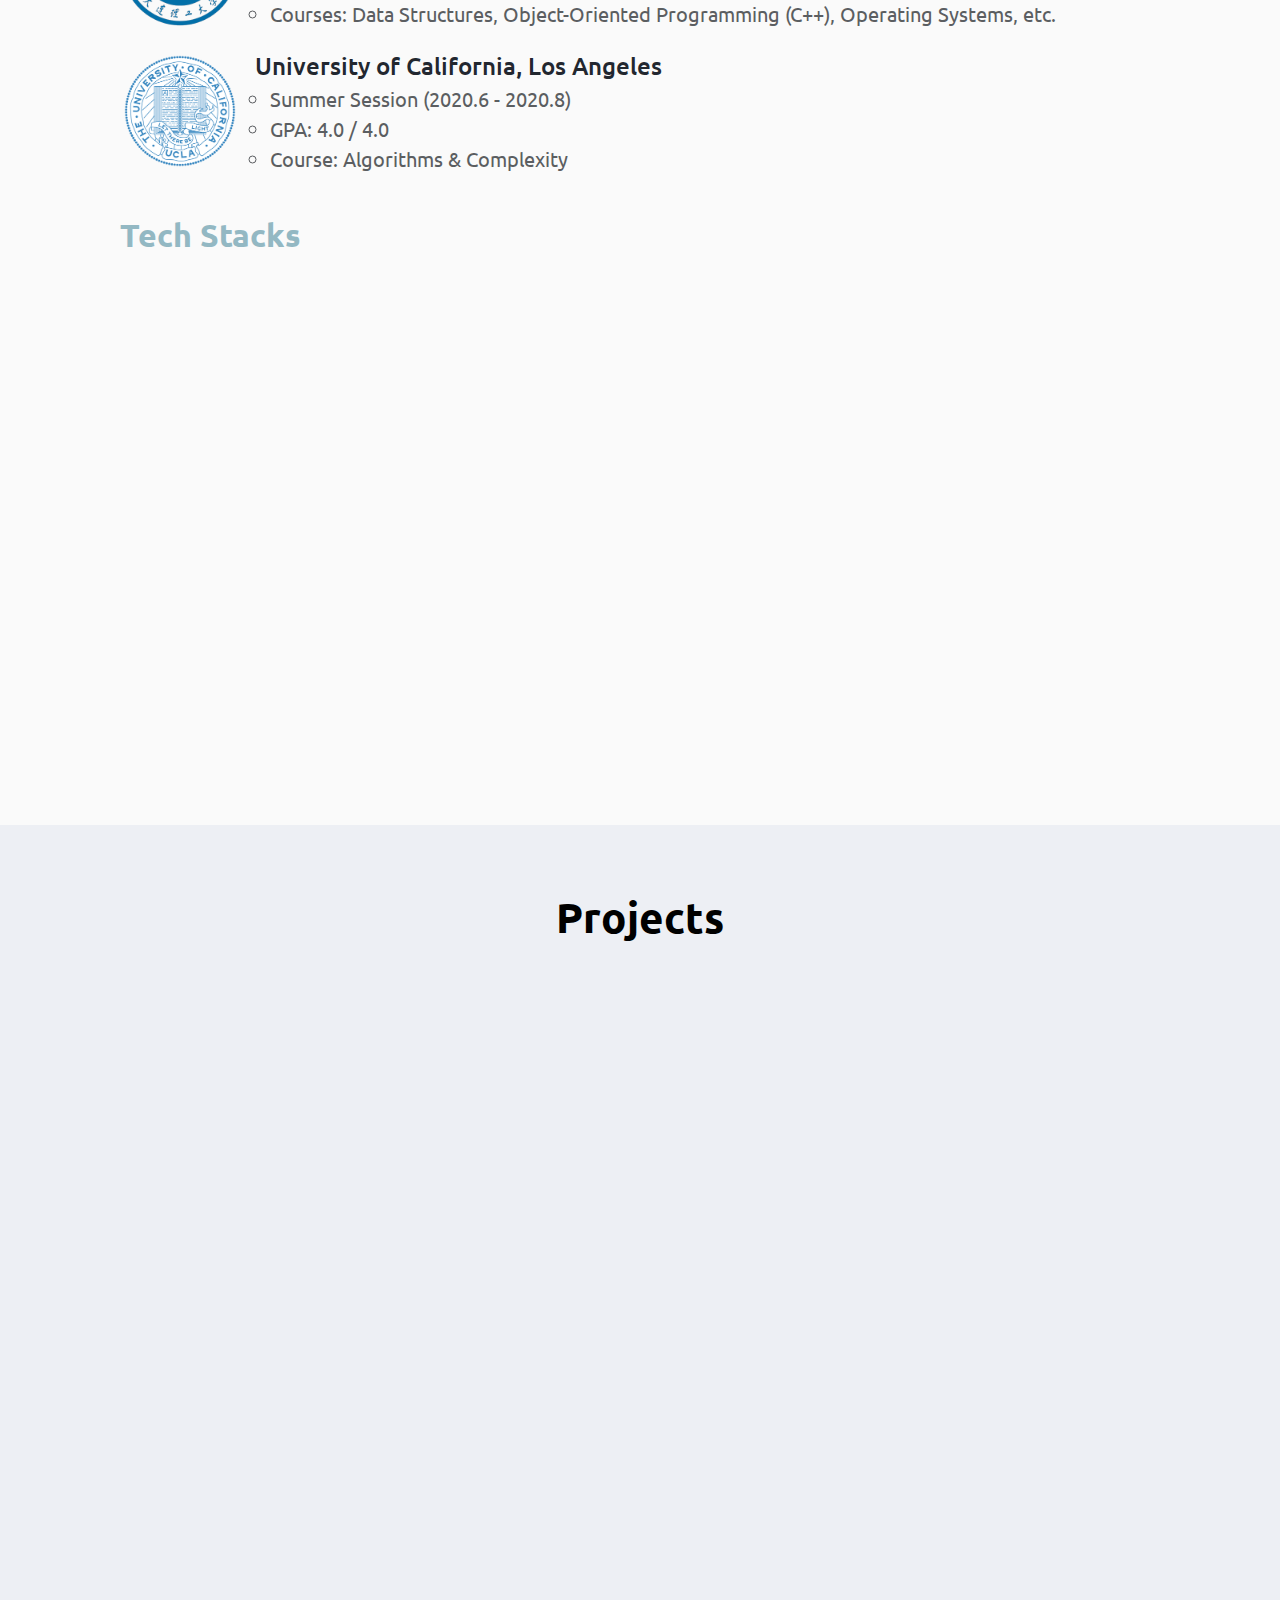
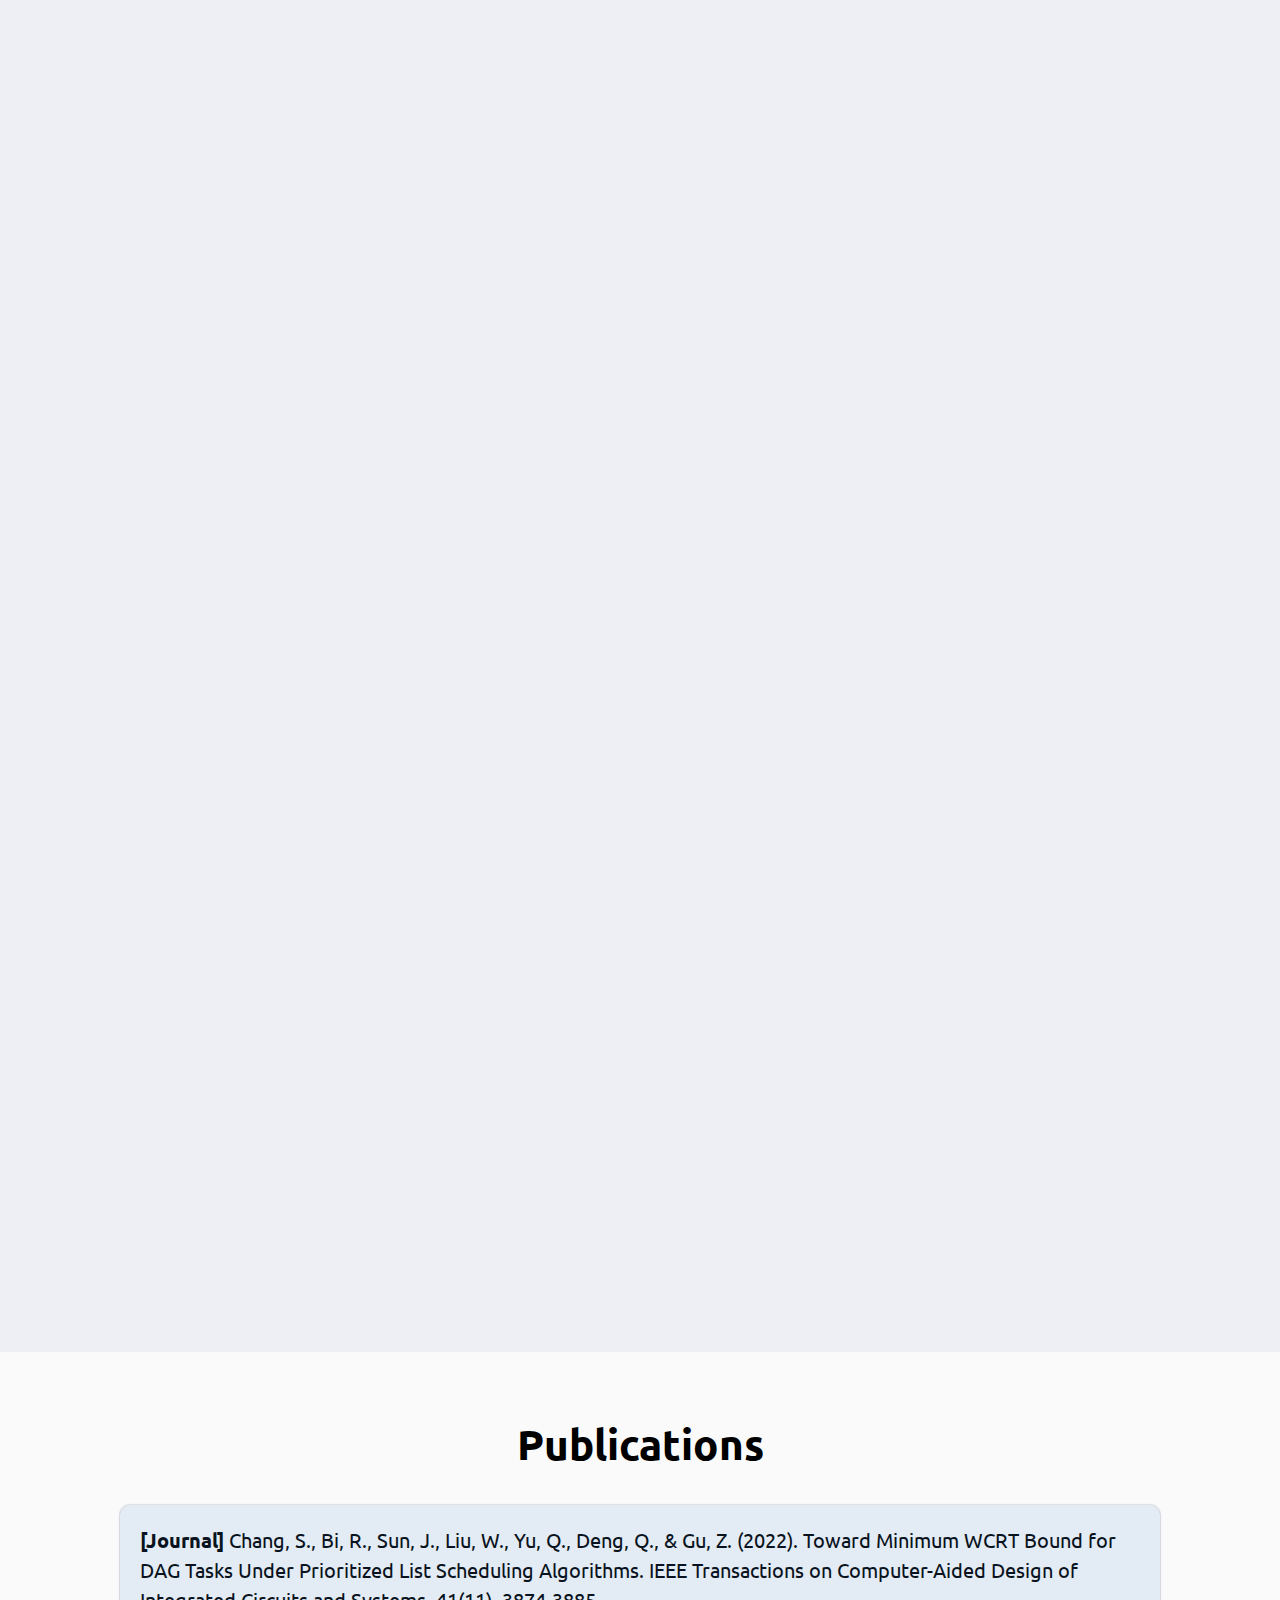
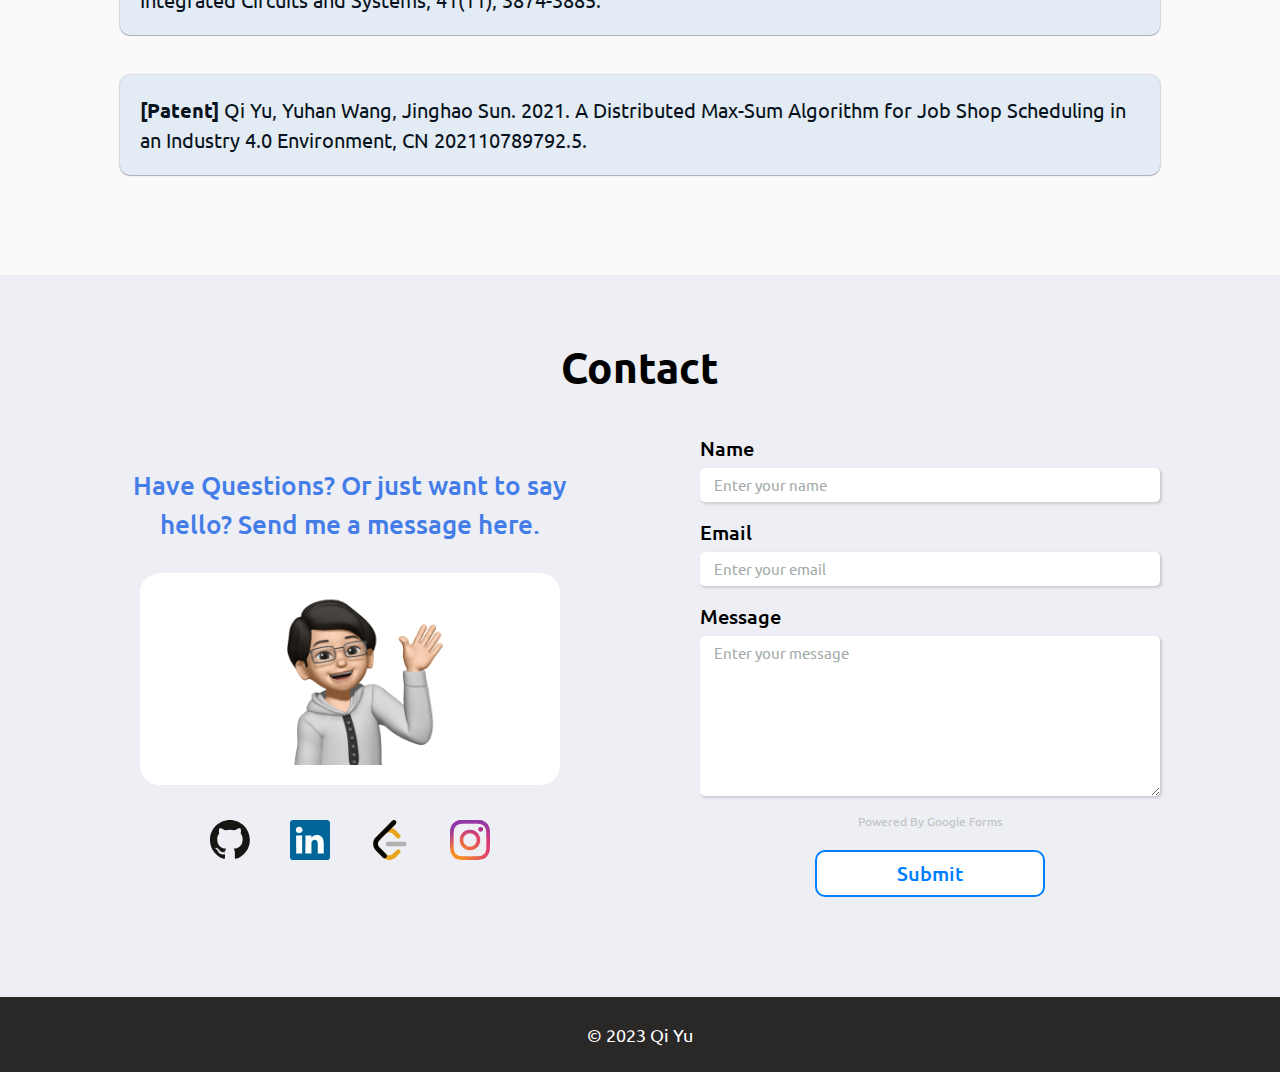
==== commit 993f4ef2: "update about-me" ====
--- a/index.html
+++ b/index.html
@@ -4,6 +4,22 @@
     <meta charset="UTF-8" />
     <meta http-equiv="X-UA-Compatible" content="IE=edge" />
     <meta name="viewport" content="width=device-width, initial-scale=1.0" />
+    <meta
+      name="description"
+      content="Hi, I’m a first-year Master of Computer Science student at the University
+    of Illinois at Urbana-Champaign (UIUC). My general interests lie on
+    Front-End and Full-Stack development, as well as Machine Learning and Data Science Positions."
+    />
+    <meta property="og:title" content="Qi Yu - Home" />
+    <meta
+      property="og:description"
+      content="Hi, I’m a first-year Master of Computer Science student at the University
+    of Illinois at Urbana-Champaign (UIUC)."
+    />
+    <meta property="og:type" content="website" />
+    <meta property="og:image" content="images/selfie.jpeg" />
+    <meta property="og:url" content="https://yq-leo.github.io/" />
+
     <title>Qi Yu - Home</title>
     <link rel="preconnect" href="https://fonts.googleapis.com" />
     <link rel="preconnect" href="https://fonts.gstatic.com" crossorigin />
@@ -19,7 +35,7 @@
     <!-- Navigation Bar -->
     <nav class="nav collapsible">
       <a class="nav__brand" href="/">
-        <img src="images/signature.svg" alt="" />
+        <img src="images/signature.svg" alt="Qi Leo Yu's signature" />
       </a>
       <svg class="icon nav__toggler" onclick="expandNavBar()">
         <use xlink:href="images/sprite.svg#menu"></use>
@@ -37,7 +53,11 @@
 
     <!-- Homepage -->
     <section class="homepage" id="section--homepage">
-      <img class="img--selfie" src="images/selfie.jpeg" alt="My Selfie" />
+      <img
+        class="img--selfie"
+        src="images/selfie.jpeg"
+        alt="Qi Leo Yu's photo"
+      />
       <div class="homepage__content">
         <h1 class="hi-qi-yu">Hi, I'm Qi (Leo) Yu</h1>
         <h1 class="cs-student">Computer Science Student</h1>
@@ -59,7 +79,7 @@
         <h2>Introduction</h2>
         <p>
           I’m a first-year Master of Computer Science student at the University
-          of Illinois at Urbana-Champaign (UIUC). My general interests lie on
+          of Illinois at Urbana-Champaign (UIUC). My general interests lie in
           Front-End and Full-Stack development. I’m also a machine learning &
           data science enthusiast and is passionate about parallel algorithms
           and CUDA programming. I’m expected to graduate in December, 2023, and
@@ -161,6 +181,16 @@
               <use xlink:href="images/tech_logos.svg#python_logo"></use>
             </svg>
             <h3>Python</h3>
+          </div>
+          <div
+            class="tech-stacks__item"
+            data-aos="fade-up"
+            data-aos-duration="600"
+          >
+            <svg class="card__icon">
+              <use xlink:href="images/tech_logos.svg#go_logo"></use>
+            </svg>
+            <h3>Golang</h3>
           </div>
           <div
             class="tech-stacks__item"
--- a/css/styles.css
+++ b/css/styles.css
@@ -155,7 +155,7 @@
 }
 
 .nav__item {
-  padding: 0.5rem 2rem;
+  padding: 0.6rem 2rem;
 }
 
 .nav__item > a {
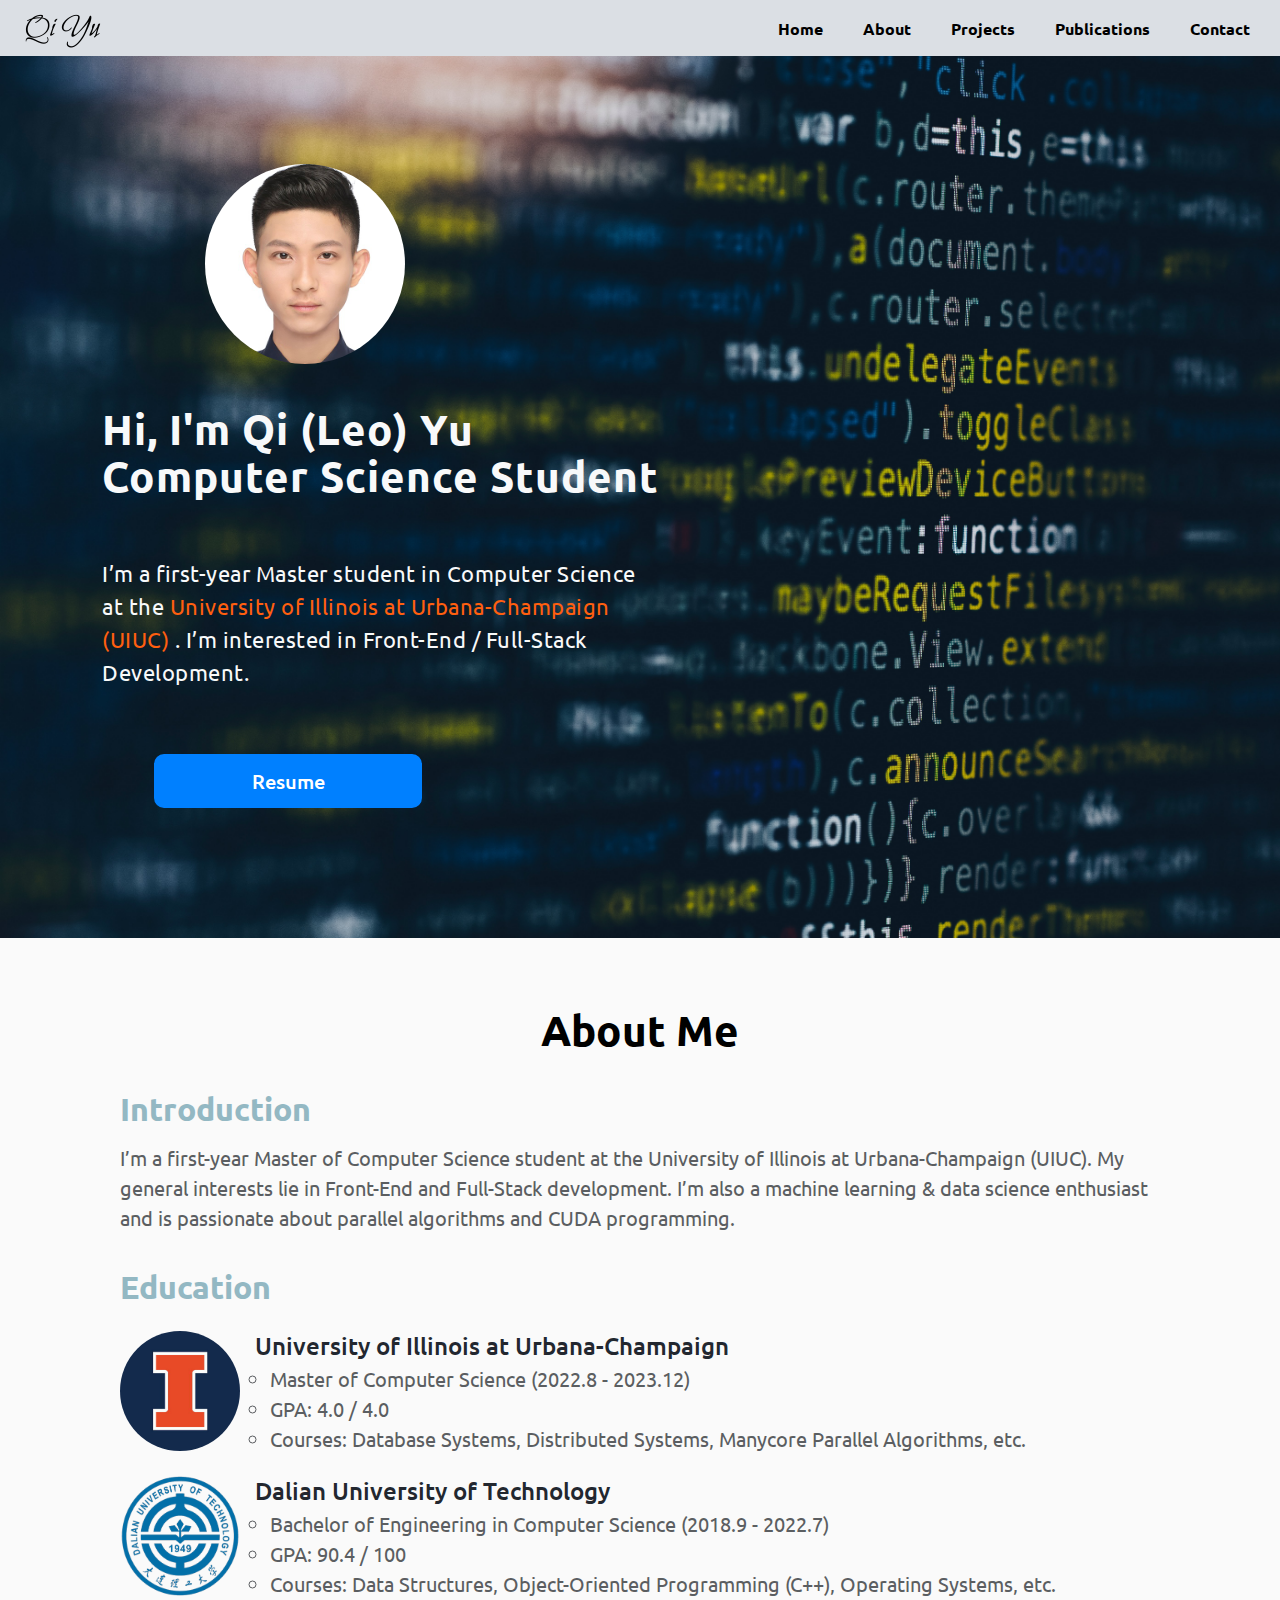
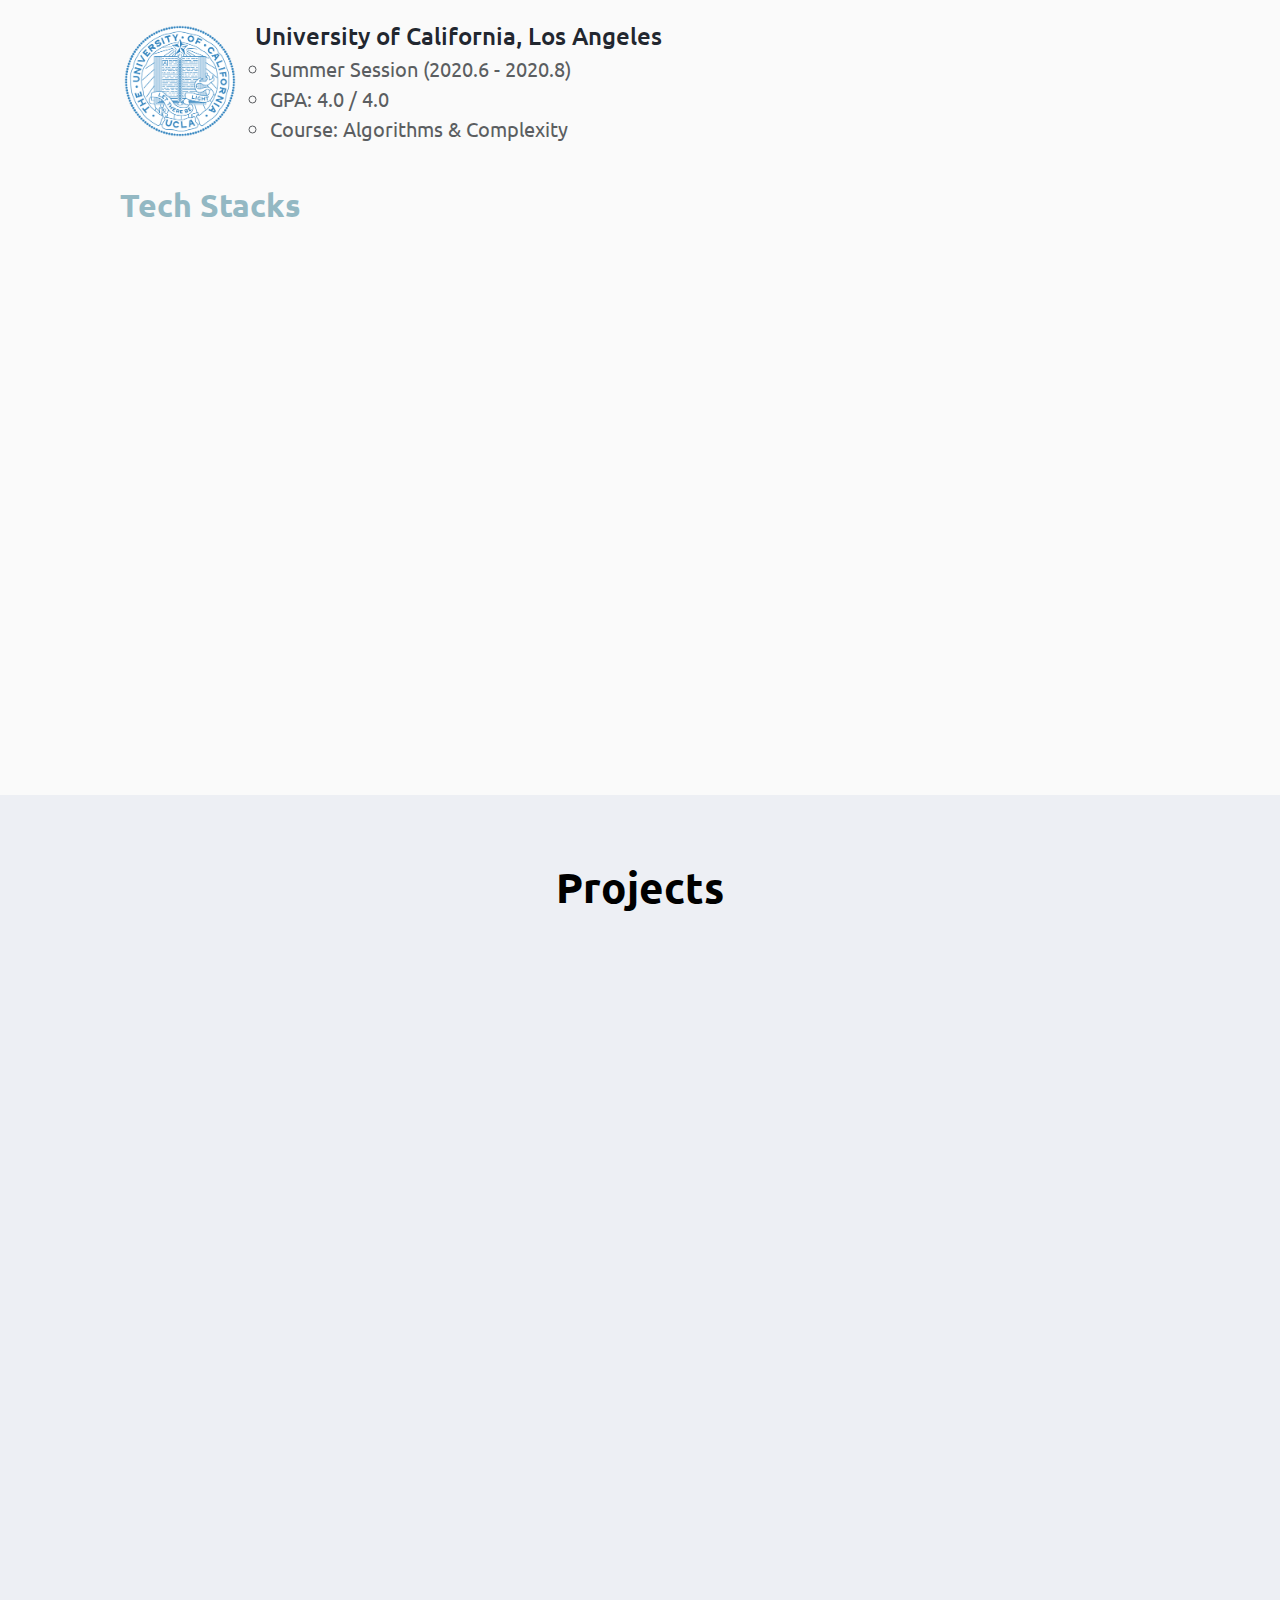
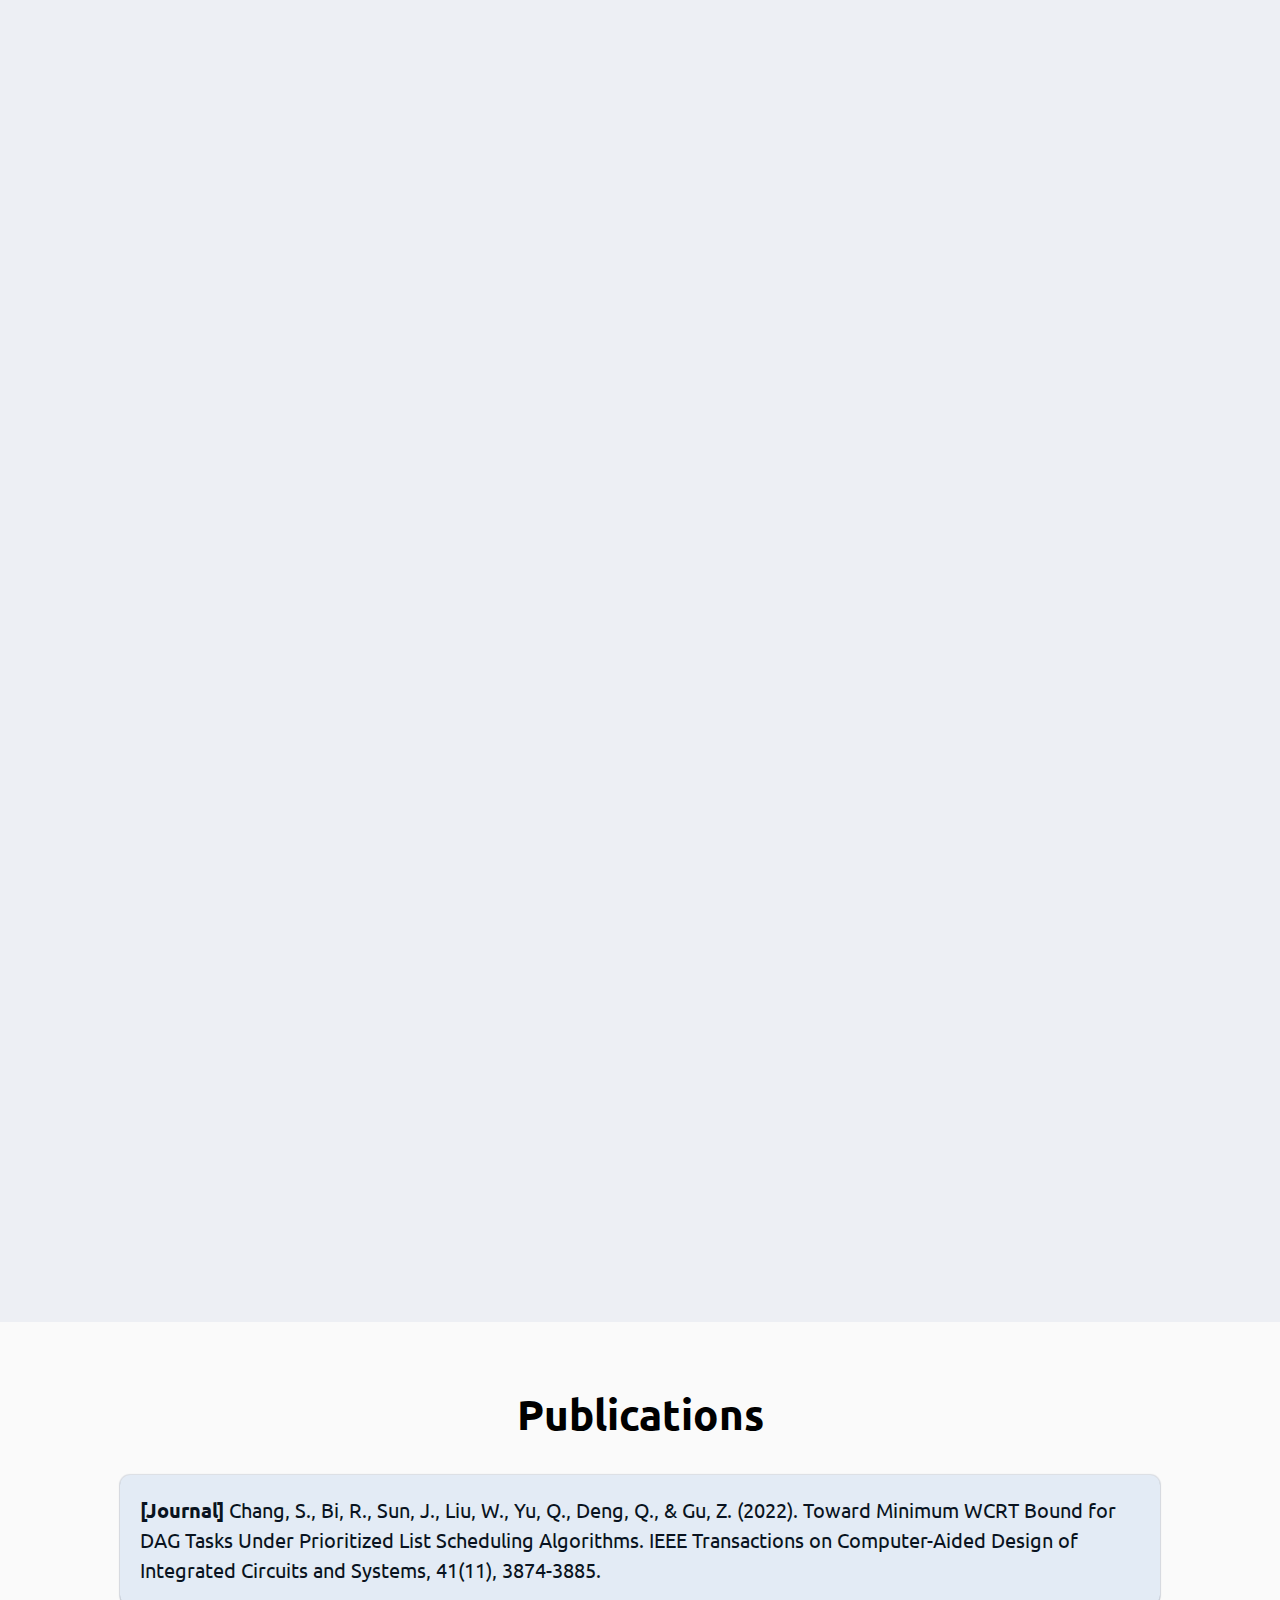
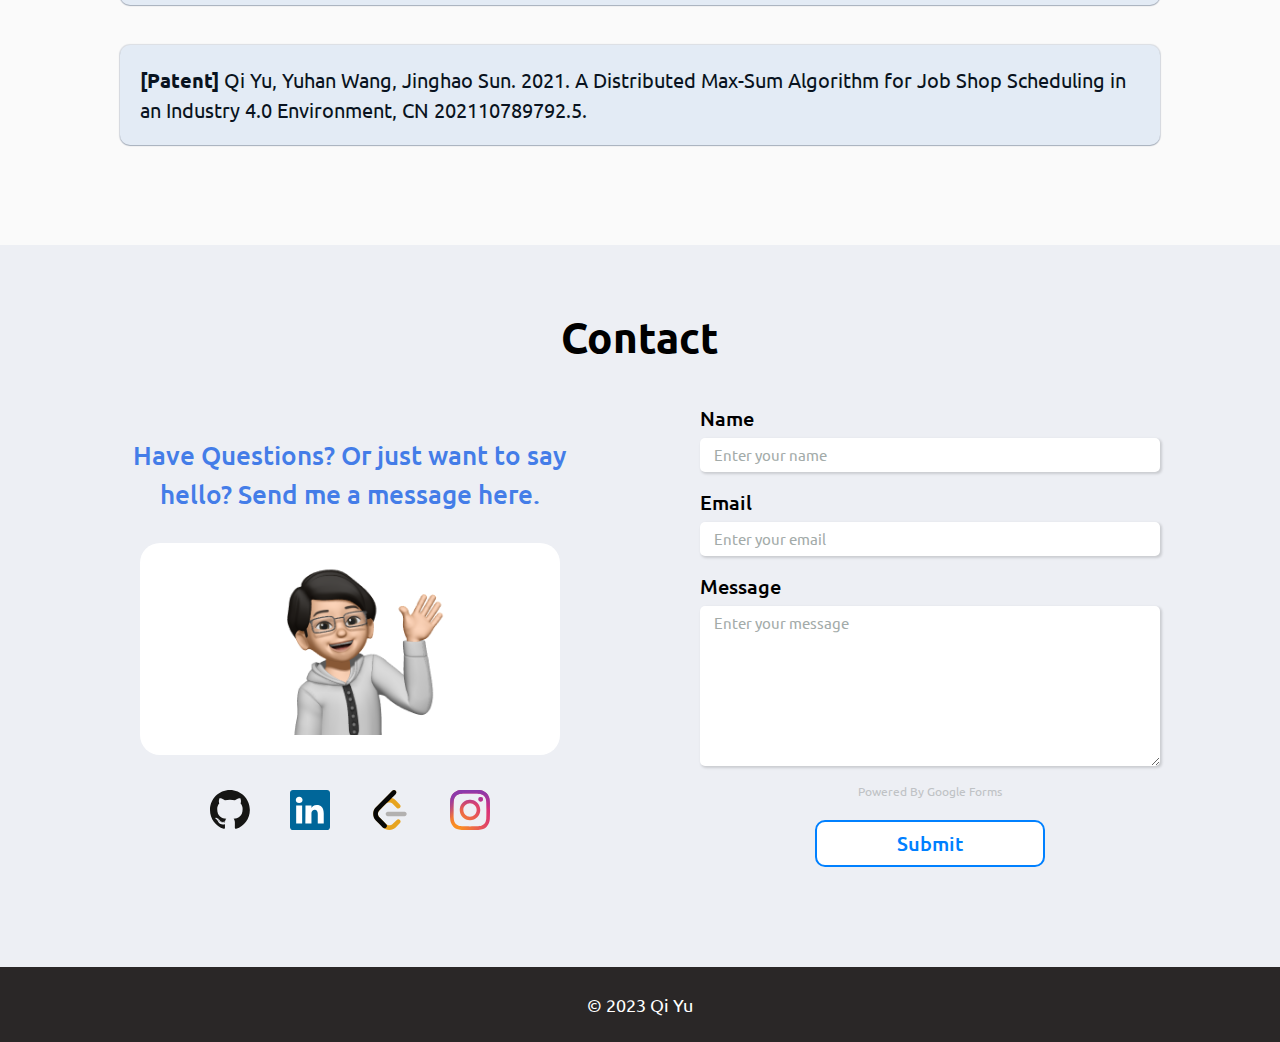
==== commit ebb134a4: "update resume" ====
--- a/index.html
+++ b/index.html
@@ -82,8 +82,7 @@
           of Illinois at Urbana-Champaign (UIUC). My general interests lie in
           Front-End and Full-Stack development. I’m also a machine learning &
           data science enthusiast and is passionate about parallel algorithms
-          and CUDA programming. I’m expected to graduate in December, 2023, and
-          I’m currently looking for 2023 summer internship opportunities.
+          and CUDA programming.
         </p>
       </div>
       <div class="education">
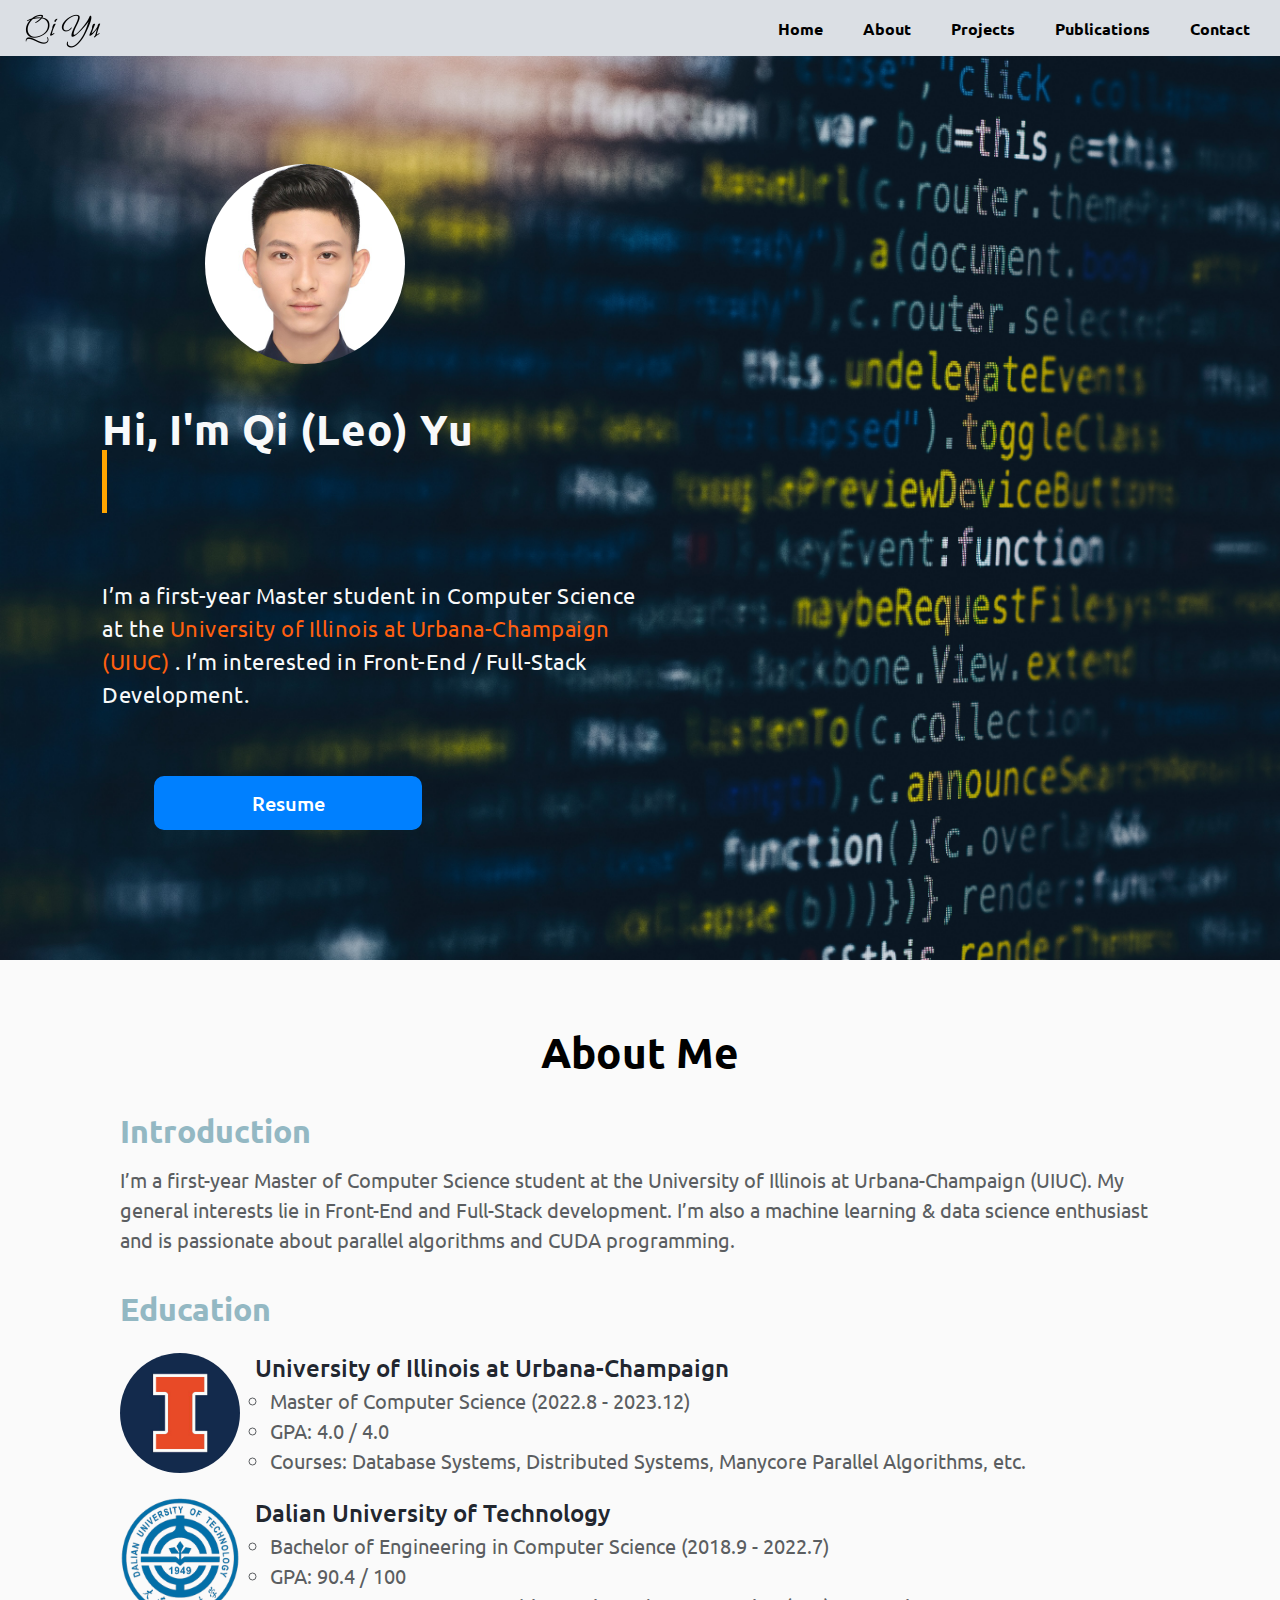
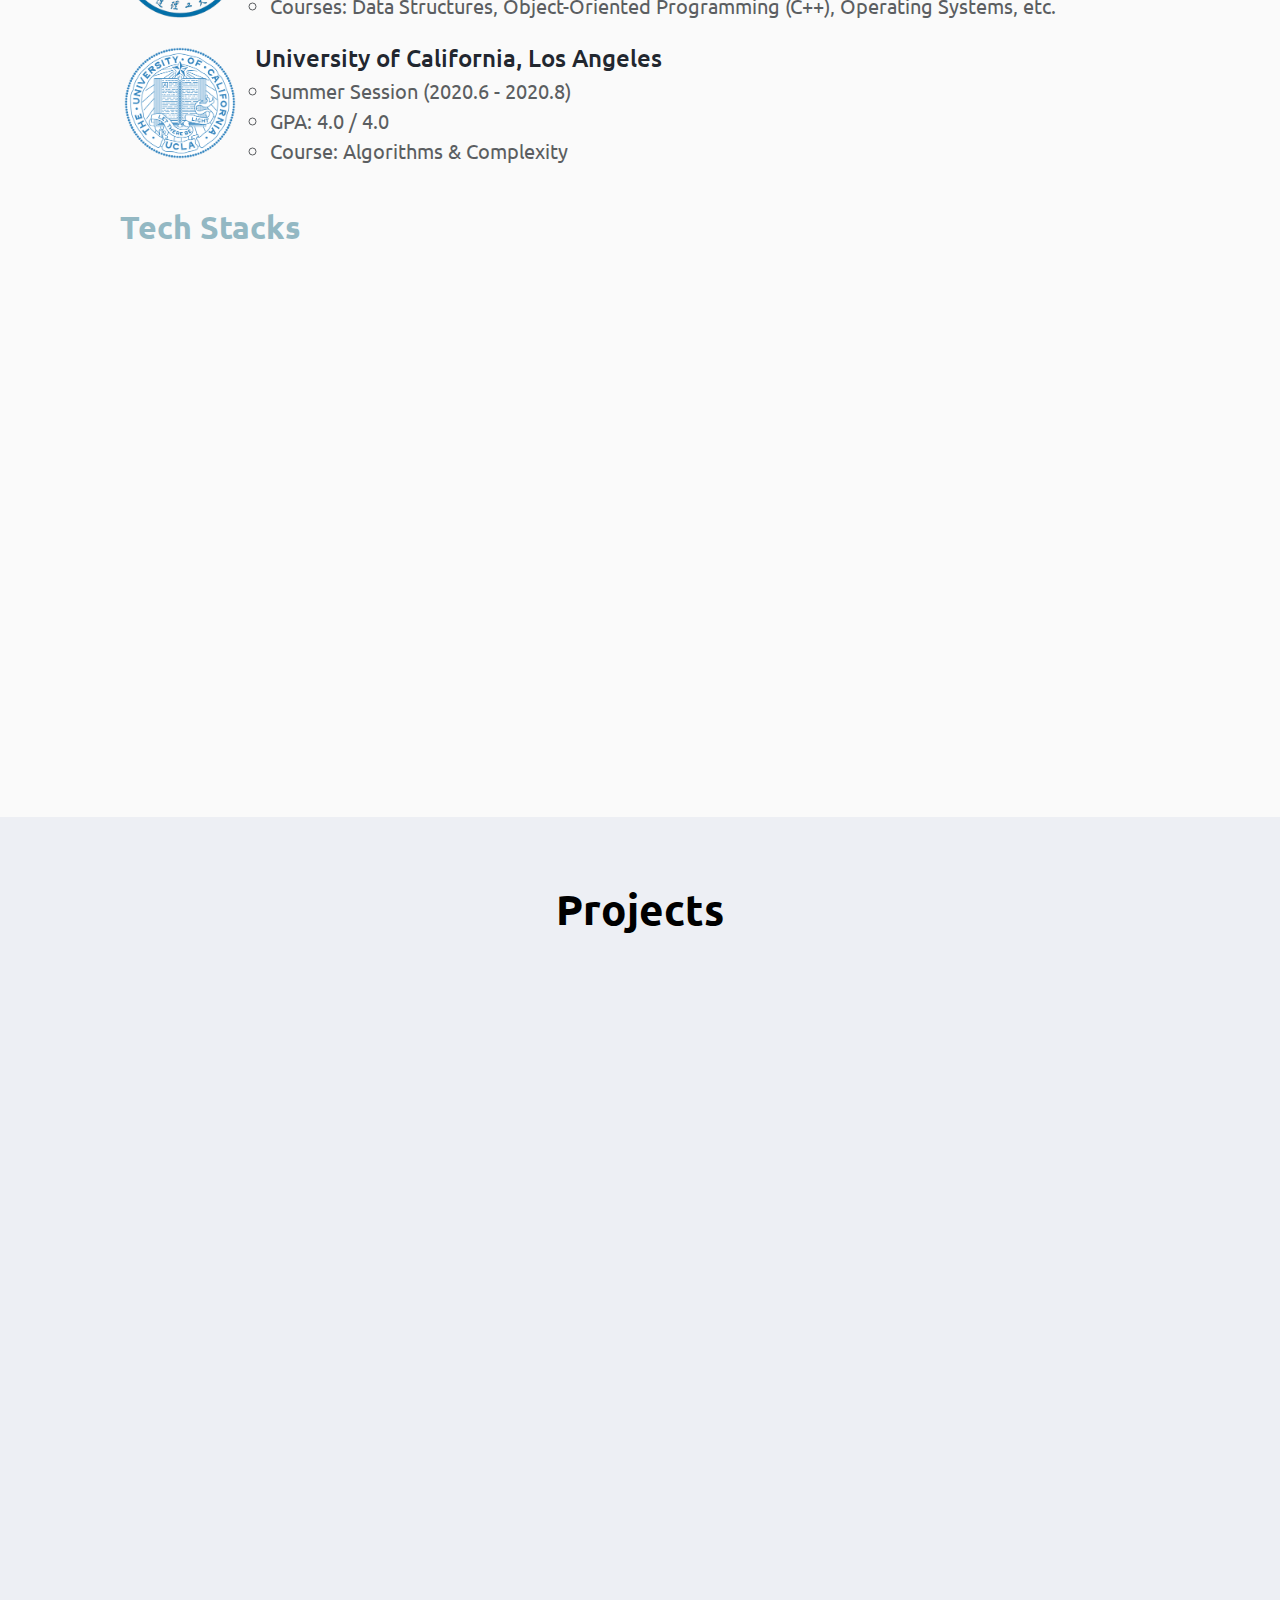
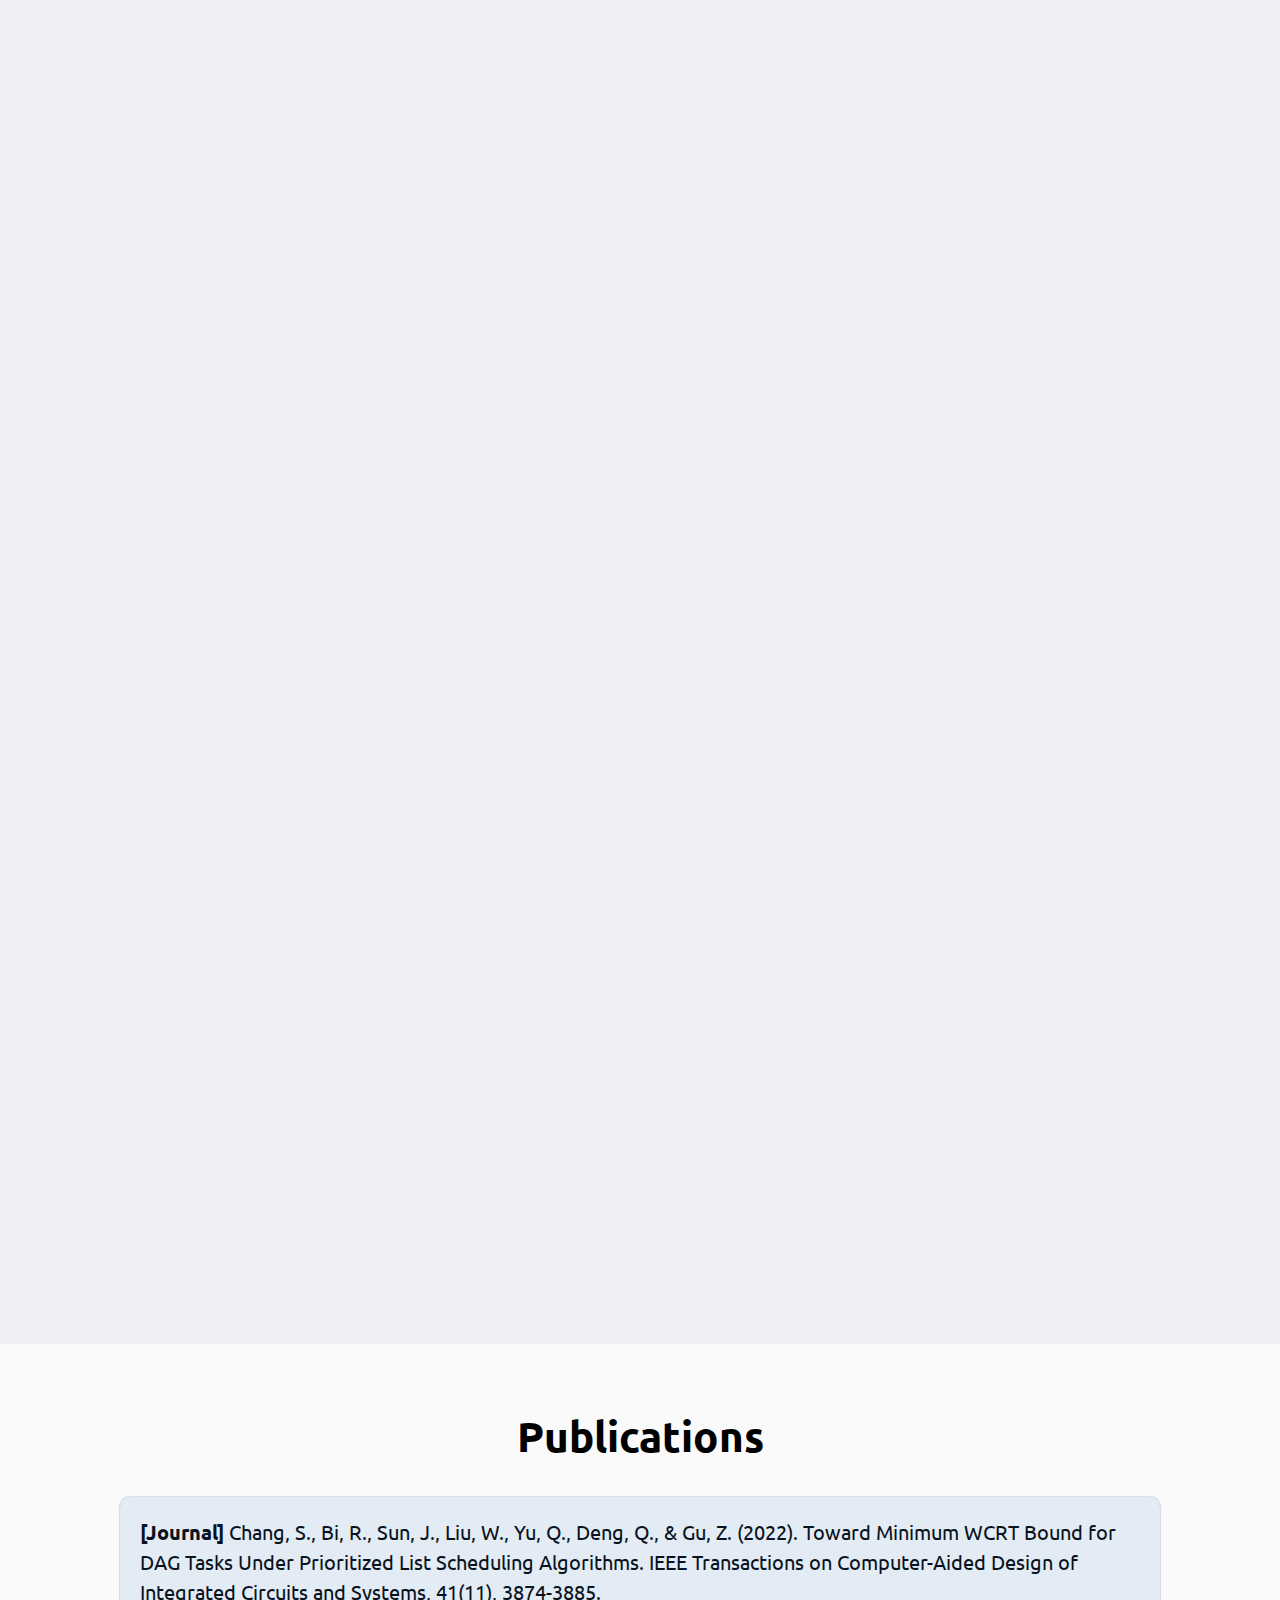
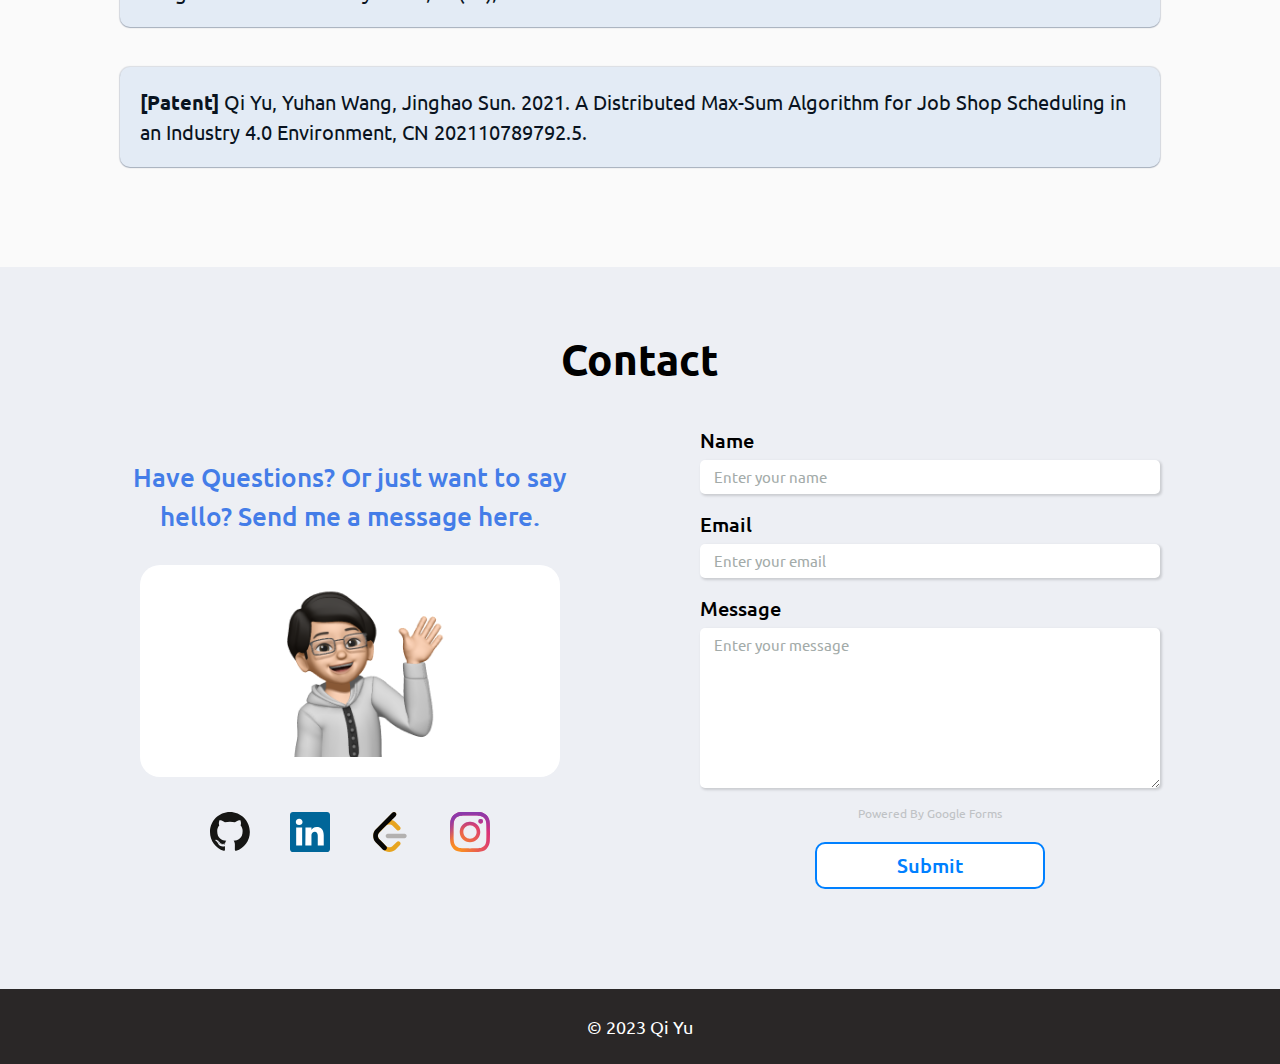
==== commit 39f9ace9: "feature: add tying effect to identity part" ====
--- a/index.html
+++ b/index.html
@@ -60,7 +60,19 @@
       />
       <div class="homepage__content">
         <h1 class="hi-qi-yu">Hi, I'm Qi (Leo) Yu</h1>
-        <h1 class="cs-student">Computer Science Student</h1>
+        <div class="identity-wrapper">
+          <div class="identity-container">
+            <div class="identity-item">UIUC CS Student</div>
+          </div>
+          <br />
+          <div class="identity-container">
+            <div class="identity-item">Front-end Developer</div>
+          </div>
+          <br />
+          <div class="identity-container">
+            <div class="identity-item">Full-stack Developer</div>
+          </div>
+        </div>
         <p>
           I’m a first-year Master student in Computer Science at the
           <span class="uiuc--orange">
--- a/css/styles.css
+++ b/css/styles.css
@@ -223,8 +223,82 @@
 .homepage__content .hi-qi-yu {
   margin-bottom: 0;
 }
-.homepage__content .cs-student {
+/* .homepage__content .cs-student:nth-of-type(1) {
   margin-top: 0.5rem;
+} */
+
+.homepage__content .identity-wrapper {
+  position: relative;
+  display: inline-block;
+  overflow: hidden;
+  height: 4.8rem;
+}
+
+.homepage__content .identity-container {
+  display: inline-block;
+  position: relative;
+  top: 0;
+  animation: moveup1 15s steps(1) infinite;
+}
+
+.homepage__content .identity-item {
+  overflow: hidden;
+  white-space: nowrap;
+  box-sizing: border-box;
+  border-right: 0.3rem solid orange;
+  font-size: 3.2rem;
+  font-weight: bold;
+  height: 100%;
+  width: 0%;
+  animation: typing 5s steps(30) infinite, blink 1s steps(2) infinite;
+}
+
+@keyframes typing {
+  10% {
+    width: 0;
+  }
+  30% {
+    width: 100%;
+  }
+  70% {
+    width: 100%;
+  }
+  90% {
+    width: 0;
+  }
+}
+
+@keyframes blink {
+  from {
+    border-color: transparent;
+  }
+  to {
+    border-color: orange;
+  }
+}
+
+@keyframes moveup1 {
+  0% {
+    top: 0;
+  }
+  33% {
+    top: -5rem;
+  }
+  66% {
+    top: -10.5rem;
+  }
+}
+
+@keyframes moveup2 {
+  0% {
+    top: 0;
+  }
+  33% {
+    top: -6.5rem;
+  }
+  66% {
+    top: -13.5rem;
+  }
 }
 
 .homepage__content p {
@@ -274,6 +348,21 @@
     margin-right: 30%;
   }
 
+  .homepage__content .identity-wrapper {
+    height: 6.3rem;
+  }
+
+  .homepage__content .identity-container {
+    margin-left: 8vw;
+    margin-right: 30%;
+    animation-name: moveup2;
+  }
+
+  .homepage__content .identity-item {
+    font-size: 4.2rem;
+    border-right-width: 0.5rem;
+  }
+
   .homepage__content p {
     font-size: 2.2rem;
     margin-left: 8vw;
@@ -301,6 +390,15 @@
     font-size: 5rem;
     margin-left: 18rem;
     line-height: 1.2;
+  }
+
+  .homepage__content .identity-container {
+    margin-left: 18rem;
+    line-height: 1.2;
+  }
+
+  .homepage__content .identity-item {
+    font-size: 5rem;
   }
 
   .homepage__content p {
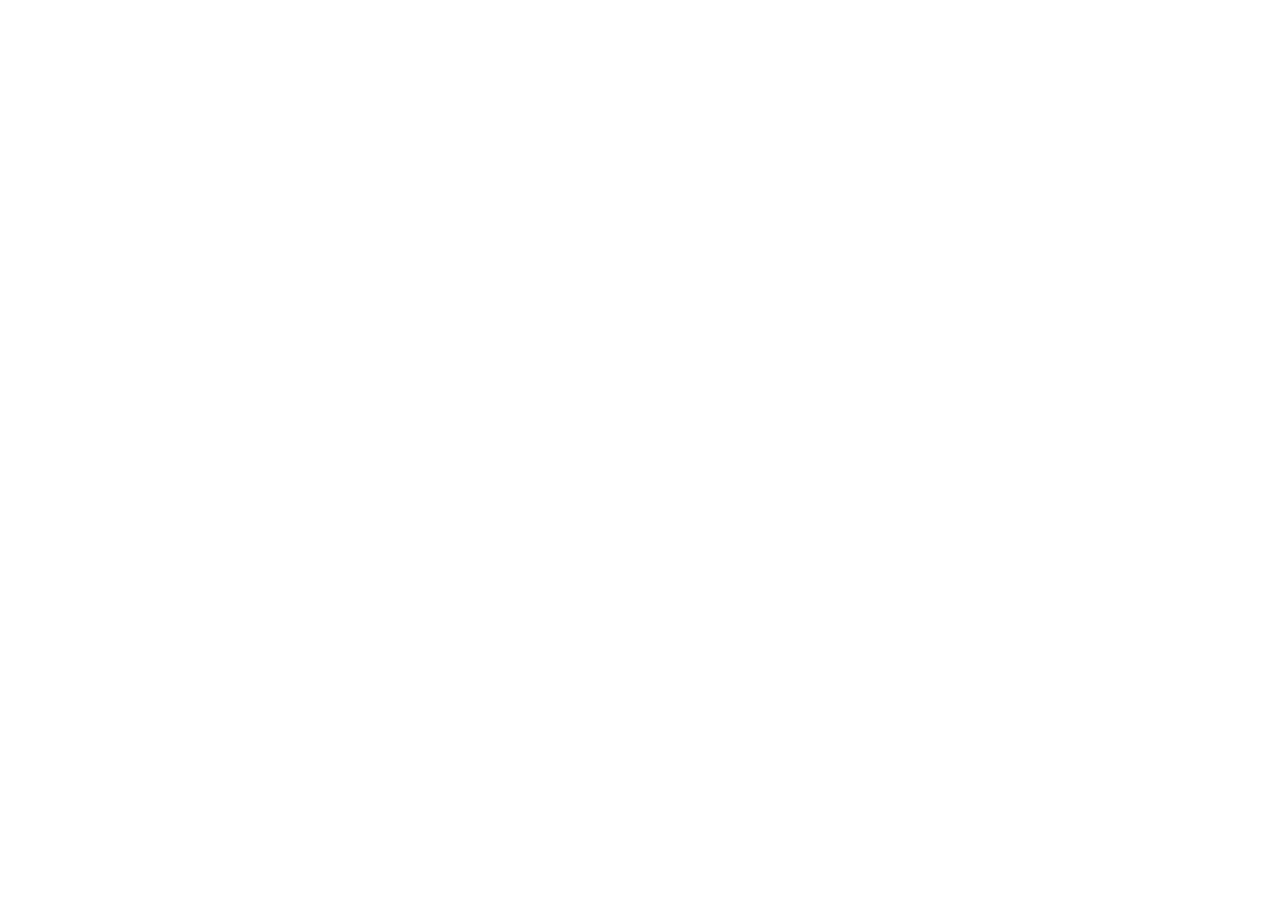
==== commit 1d33a085: "feat: redirect to new portfolio website" ====
--- a/index.html
+++ b/index.html
@@ -3,6 +3,10 @@
   <head>
     <meta charset="UTF-8" />
     <meta http-equiv="X-UA-Compatible" content="IE=edge" />
+    <meta
+      http-equiv="Refresh"
+      content="0; URL=https://yq-leo.github.io/portfolio"
+    />
     <meta name="viewport" content="width=device-width, initial-scale=1.0" />
     <meta
       name="description"
--- a/css/styles.css
+++ b/css/styles.css
@@ -232,6 +232,7 @@
   display: inline-block;
   overflow: hidden;
   height: 4.8rem;
+  margin-top: 0.5rem;
 }
 
 .homepage__content .identity-container {
@@ -282,10 +283,10 @@
     top: 0;
   }
   33% {
-    top: -5rem;
+    top: -4.8rem;
   }
   66% {
-    top: -10.5rem;
+    top: -10.3rem;
   }
 }
 
